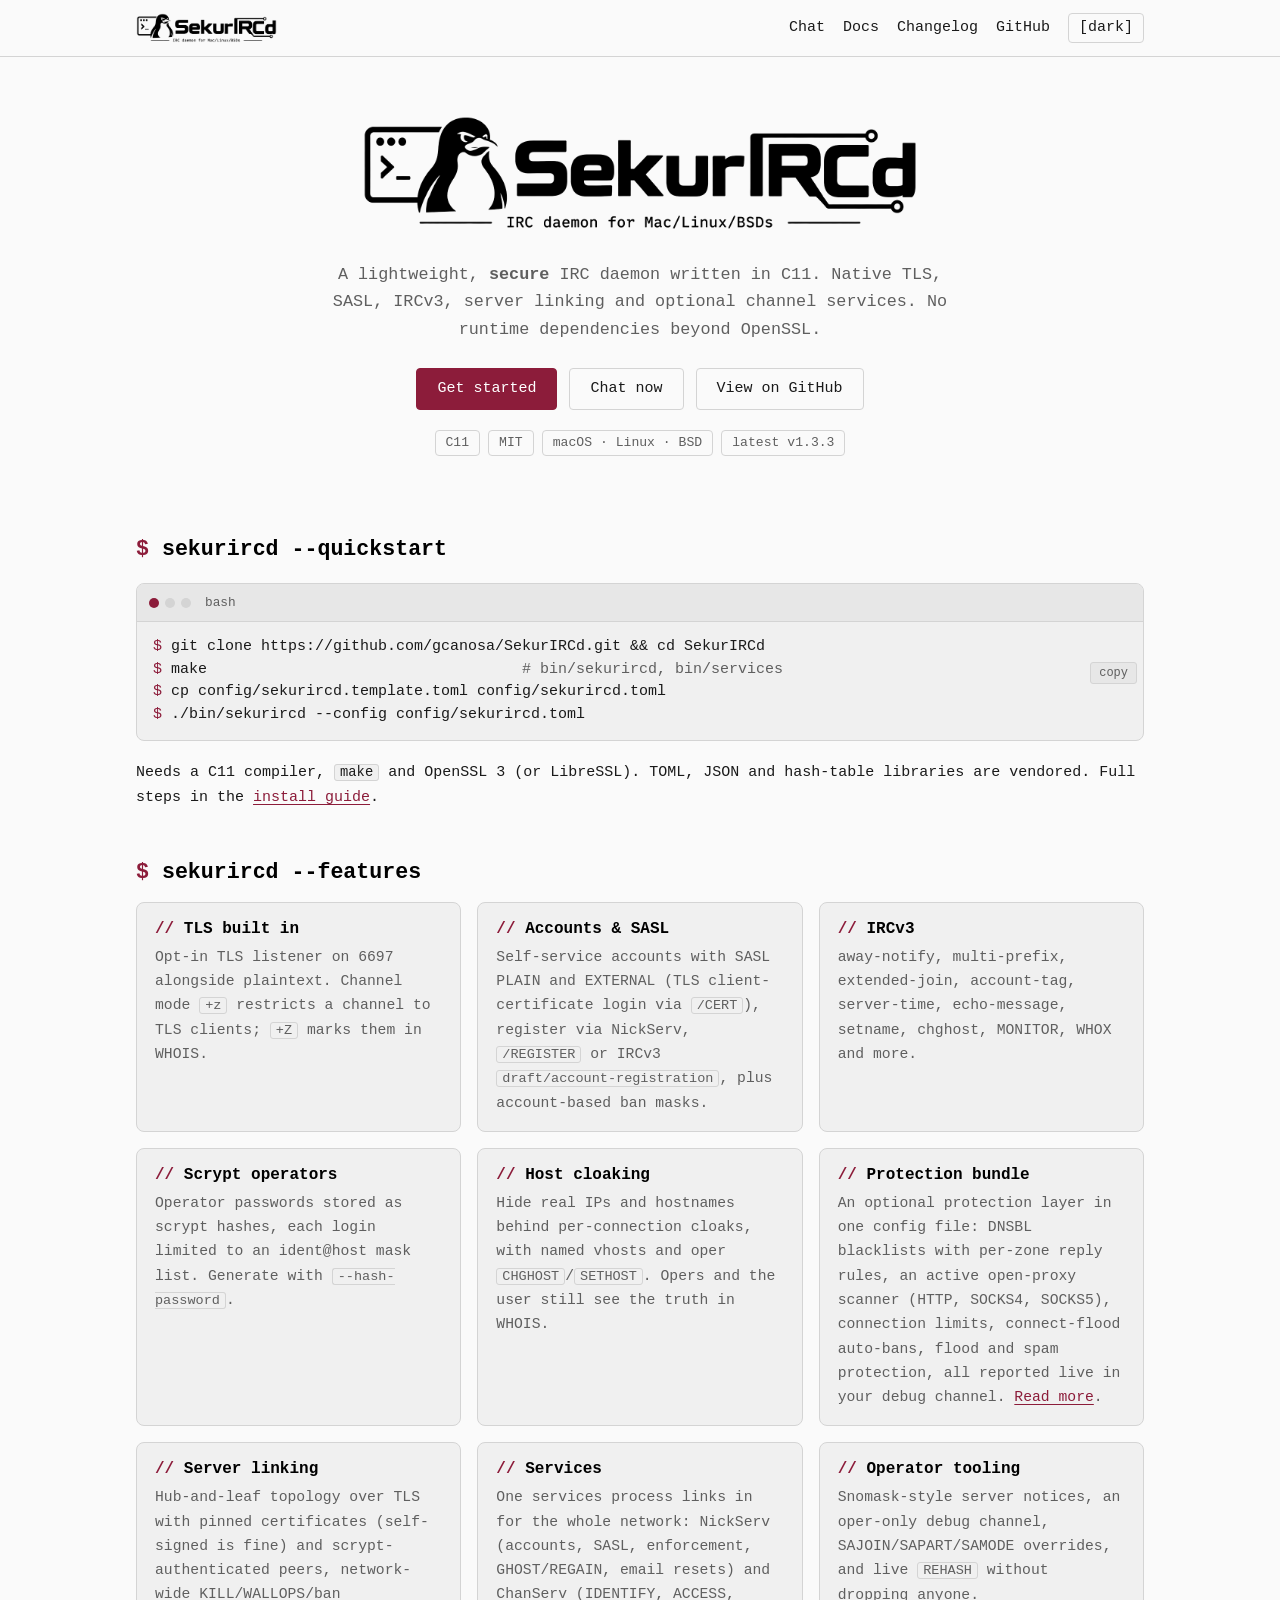
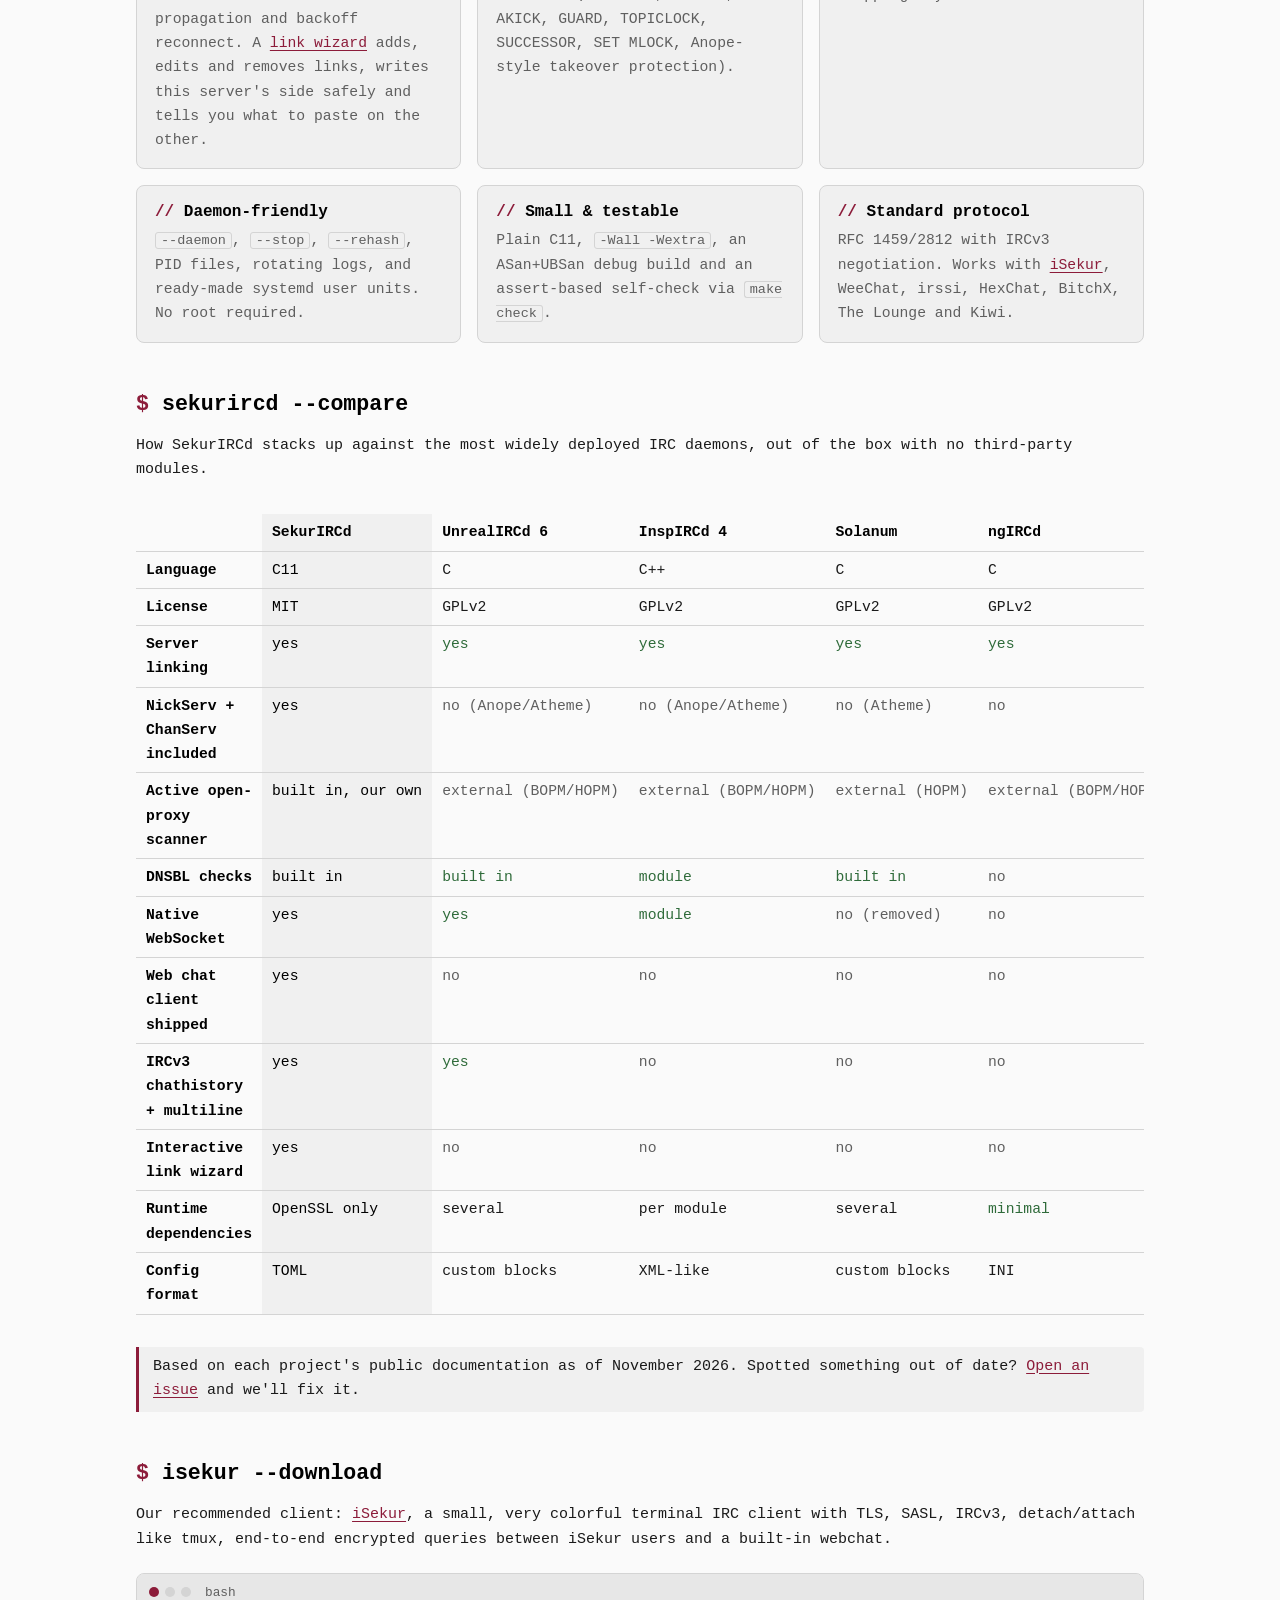
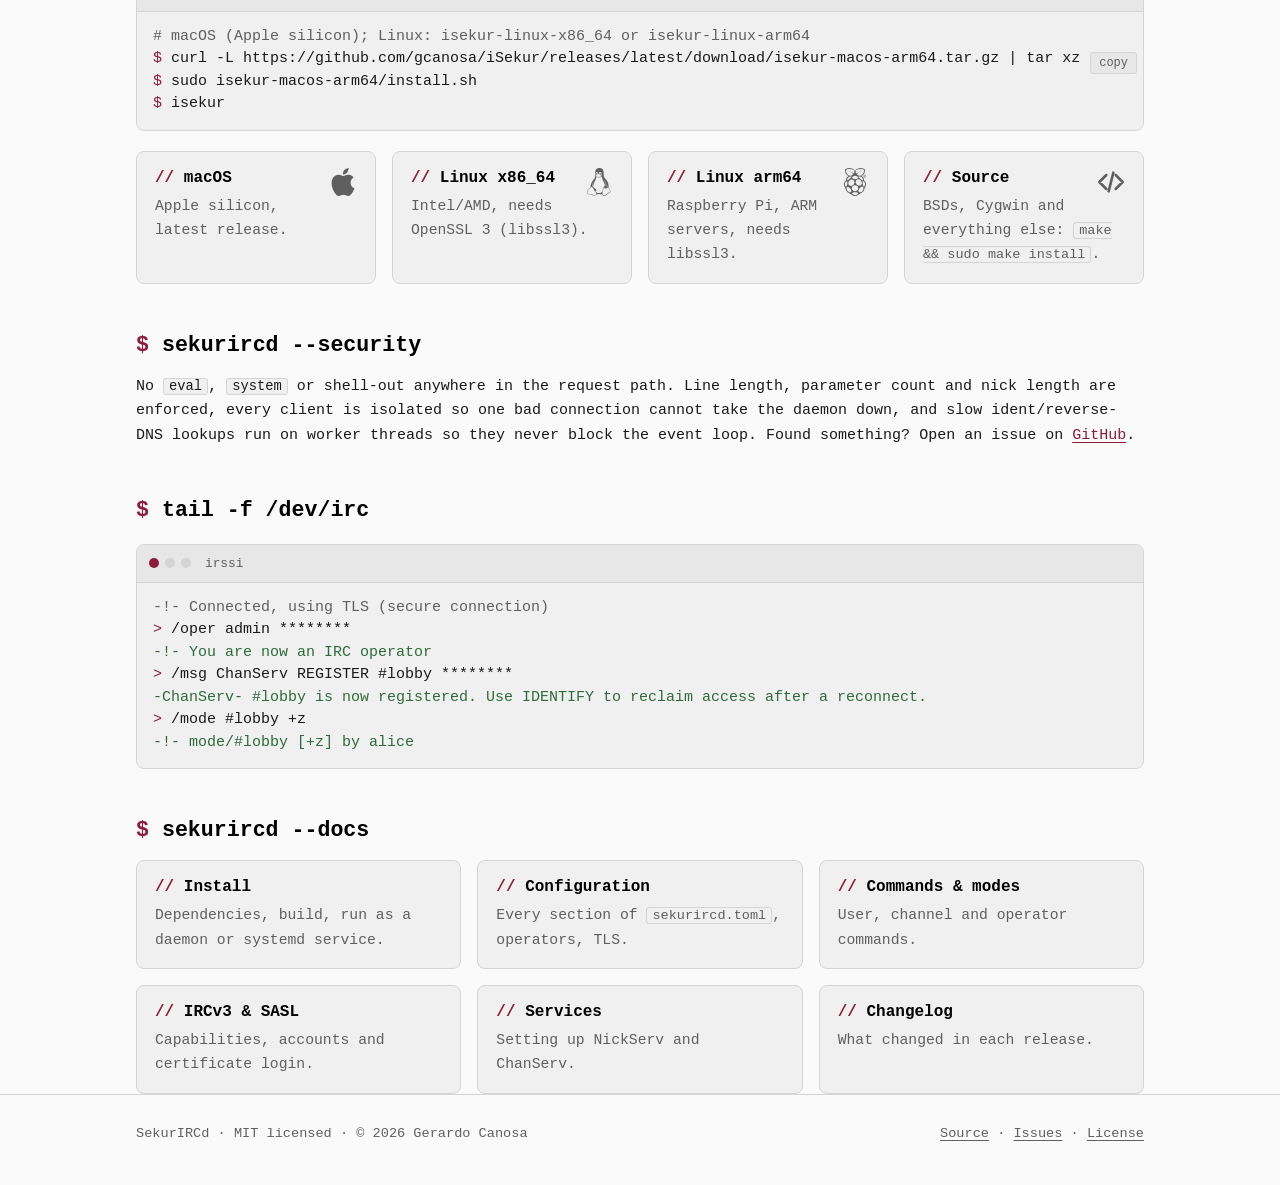
==== web/index.html @ 5b0e14a6 "SekurIRCd 1.3.3: UnrealIRCd-compatible modes, extbans and +f - Bans typed as a bare host or user@hos" ====
<!doctype html>
<html lang="en">
<head>
<meta charset="utf-8">
<meta name="viewport" content="width=device-width, initial-scale=1">
<title>SekurIRCd</title>
<meta name="description" content="SekurIRCd is a lightweight, secure IRC daemon written in C11 for macOS, Linux and the BSDs. TLS, SASL, IRCv3, server linking and services (NickServ + ChanServ). MIT licensed.">
<meta name="google-site-verification" content="X9H5mFTmDWg8ktJSEcmN1iy6Y3tfXJKRK9VbffkwNWQ" />
<link rel="canonical" href="https://gcanosa.github.io/SekurIRCd/">
<meta property="og:url" content="https://gcanosa.github.io/SekurIRCd/">
<meta property="og:title" content="SekurIRCd">
<meta property="og:description" content="A lightweight, secure IRC daemon written in C11. TLS, SASL, IRCv3, server linking, NickServ + ChanServ. MIT licensed.">
<meta property="og:image" content="https://gcanosa.github.io/SekurIRCd/img/og.png">
<meta property="og:type" content="website">
<meta name="twitter:card" content="summary_large_image">
<link rel="icon" href="img/favicon.ico" sizes="any">
<link rel="apple-touch-icon" href="img/favicon.png">
<script>(function(){var t;try{t=localStorage.getItem("theme")}catch(e){}if(t!=="light"&&t!=="dark")t=matchMedia("(prefers-color-scheme: light)").matches?"light":"dark";document.documentElement.dataset.theme=t})()</script>
<link rel="stylesheet" href="css/site.css">
</head>
<body data-root="./" data-page="home">
<header id="site-header"></header>
<main class="wrap">

<section class="hero">
  <img class="logo logo-dark" src="img/logo-dark.png" alt="SekurIRCd: IRC daemon for Mac/Linux/BSDs" width="1471" height="315">
  <img class="logo logo-light" src="img/logo-light.png" alt="SekurIRCd: IRC daemon for Mac/Linux/BSDs" width="1480" height="316">
  <h1 class="sr">SekurIRCd</h1>
  <p class="lead">A lightweight, <strong>secure</strong> IRC daemon written in C11. Native TLS, SASL, IRCv3,
    server linking and optional channel services. No runtime dependencies beyond OpenSSL.</p>
  <div class="btns">
    <a class="btn primary" href="docs/install.html">Get started</a>
    <a class="btn" href="chat.html">Chat now</a>
    <a class="btn" href="https://github.com/gcanosa/SekurIRCd">View on GitHub</a>
  </div>
  <div class="badges">
    <span class="badge">C11</span>
    <span class="badge">MIT</span>
    <span class="badge">macOS &middot; Linux &middot; BSD</span>
    <span class="badge">latest <span data-version>v1.3.3</span></span>
  </div>
</section>

<section>
  <h2>sekurircd --quickstart</h2>
  <div class="term">
    <div class="term-bar"><i></i><i></i><i></i><span>bash</span></div>
<pre><span class="hl-p">$ </span>git clone https://github.com/gcanosa/SekurIRCd.git &amp;&amp; cd SekurIRCd
<span class="hl-p">$ </span>make                                   <span class="hl-c"># bin/sekurircd, bin/services</span>
<span class="hl-p">$ </span>cp config/sekurircd.template.toml config/sekurircd.toml
<span class="hl-p">$ </span>./bin/sekurircd --config config/sekurircd.toml</pre>
  </div>
  <p>Needs a C11 compiler, <code>make</code> and OpenSSL 3 (or LibreSSL). TOML, JSON and hash-table libraries are vendored.
    Full steps in the <a href="docs/install.html">install guide</a>.</p>
</section>

<section>
  <h2>sekurircd --features</h2>
  <div class="grid">
    <div class="card"><h3>TLS built in</h3><p>Opt-in TLS listener on 6697 alongside plaintext. Channel mode <code>+z</code> restricts a channel to TLS clients; <code>+Z</code> marks them in WHOIS.</p></div>
    <div class="card"><h3>Accounts &amp; SASL</h3><p>Self-service accounts with SASL PLAIN and EXTERNAL (TLS client-certificate login via <code>/CERT</code>), register via NickServ, <code>/REGISTER</code> or IRCv3 <code>draft/account-registration</code>, plus account-based ban masks.</p></div>
    <div class="card"><h3>IRCv3</h3><p>away-notify, multi-prefix, extended-join, account-tag, server-time, echo-message, setname, chghost, MONITOR, WHOX and more.</p></div>
    <div class="card"><h3>Scrypt operators</h3><p>Operator passwords stored as scrypt hashes, each login limited to an ident@host mask list. Generate with <code>--hash-password</code>.</p></div>
    <div class="card"><h3>Host cloaking</h3><p>Hide real IPs and hostnames behind per-connection cloaks, with named vhosts and oper <code>CHGHOST</code>/<code>SETHOST</code>. Opers and the user still see the truth in WHOIS.</p></div>
    <div class="card"><h3>Protection bundle</h3><p>An optional protection layer in one config file: DNSBL blacklists with per-zone reply rules, an active open-proxy scanner (HTTP, SOCKS4, SOCKS5), connection limits, connect-flood auto-bans, flood and spam protection, all reported live in your debug channel. <a href="docs/protection.html">Read more</a>.</p></div>
    <div class="card"><h3>Server linking</h3><p>Hub-and-leaf topology over TLS with pinned certificates (self-signed is fine) and scrypt-authenticated peers, network-wide KILL/WALLOPS/ban propagation and backoff reconnect. A <a href="docs/configuration.html#linkmgmt">link wizard</a> adds, edits and removes links, writes this server's side safely and tells you what to paste on the other.</p></div>
    <div class="card"><h3>Services</h3><p>One services process links in for the whole network: NickServ (accounts, SASL, enforcement, GHOST/REGAIN, email resets) and ChanServ (IDENTIFY, ACCESS, AKICK, GUARD, TOPICLOCK, SUCCESSOR, SET MLOCK, Anope-style takeover protection).</p></div>
    <div class="card"><h3>Operator tooling</h3><p>Snomask-style server notices, an oper-only debug channel, SAJOIN/SAPART/SAMODE overrides, and live <code>REHASH</code> without dropping anyone.</p></div>
    <div class="card"><h3>Daemon-friendly</h3><p><code>--daemon</code>, <code>--stop</code>, <code>--rehash</code>, PID files, rotating logs, and ready-made systemd user units. No root required.</p></div>
    <div class="card"><h3>Small &amp; testable</h3><p>Plain C11, <code>-Wall -Wextra</code>, an ASan+UBSan debug build and an assert-based self-check via <code>make check</code>.</p></div>
    <div class="card"><h3>Standard protocol</h3><p>RFC 1459/2812 with IRCv3 negotiation. Works with <a href="https://github.com/gcanosa/iSekur">iSekur</a>, WeeChat, irssi, HexChat, BitchX, The Lounge and Kiwi.</p></div>
  </div>
</section>

<section id="compare">
  <h2>sekurircd --compare</h2>
  <p>How SekurIRCd stacks up against the most widely deployed IRC daemons, out of the box with no third-party modules.</p>
  <div class="tablewrap">
  <table class="cmp">
    <thead><tr><th></th><th>SekurIRCd</th><th>UnrealIRCd 6</th><th>InspIRCd 4</th><th>Solanum</th><th>ngIRCd</th><th>Ergo</th></tr></thead>
    <tbody>
      <tr><th>Language</th><td>C11</td><td>C</td><td>C++</td><td>C</td><td>C</td><td>Go</td></tr>
      <tr><th>License</th><td class="y">MIT</td><td>GPLv2</td><td>GPLv2</td><td>GPLv2</td><td>GPLv2</td><td class="y">MIT</td></tr>
      <tr><th>Server linking</th><td class="y">yes</td><td class="y">yes</td><td class="y">yes</td><td class="y">yes</td><td class="y">yes</td><td class="n">no</td></tr>
      <tr><th>NickServ + ChanServ included</th><td class="y">yes</td><td class="n">no (Anope/Atheme)</td><td class="n">no (Anope/Atheme)</td><td class="n">no (Atheme)</td><td class="n">no</td><td class="y">yes</td></tr>
      <tr><th>Active open-proxy scanner</th><td class="y">built in, our own</td><td class="n">external (BOPM/HOPM)</td><td class="n">external (BOPM/HOPM)</td><td class="n">external (HOPM)</td><td class="n">external (BOPM/HOPM)</td><td class="n">external script</td></tr>
      <tr><th>DNSBL checks</th><td class="y">built in</td><td class="y">built in</td><td class="y">module</td><td class="y">built in</td><td class="n">no</td><td class="n">via script</td></tr>
      <tr><th>Native WebSocket</th><td class="y">yes</td><td class="y">yes</td><td class="y">module</td><td class="n">no (removed)</td><td class="n">no</td><td class="y">yes</td></tr>
      <tr><th>Web chat client shipped</th><td class="y">yes</td><td class="n">no</td><td class="n">no</td><td class="n">no</td><td class="n">no</td><td class="n">no</td></tr>
      <tr><th>IRCv3 chathistory + multiline</th><td class="y">yes</td><td class="y">yes</td><td class="n">no</td><td class="n">no</td><td class="n">no</td><td class="y">yes</td></tr>
      <tr><th>Interactive link wizard</th><td class="y">yes</td><td class="n">no</td><td class="n">no</td><td class="n">no</td><td class="n">no</td><td class="n">n/a</td></tr>
      <tr><th>Runtime dependencies</th><td class="y">OpenSSL only</td><td>several</td><td>per module</td><td>several</td><td class="y">minimal</td><td class="y">none (static)</td></tr>
      <tr><th>Config format</th><td>TOML</td><td>custom blocks</td><td>XML-like</td><td>custom blocks</td><td>INI</td><td>YAML</td></tr>
    </tbody>
  </table>
  </div>
  <p class="note">Based on each project's public documentation as of November 2026. Spotted something out of date?
    <a href="https://github.com/gcanosa/SekurIRCd/issues">Open an issue</a> and we'll fix it.</p>
</section>

<section>
  <h2>isekur --download</h2>
  <p>Our recommended client: <a href="https://github.com/gcanosa/iSekur">iSekur</a>, a small, very colorful terminal IRC client
    with TLS, SASL, IRCv3, detach/attach like tmux, end-to-end encrypted queries between iSekur users and a built-in webchat.</p>
  <div class="term">
    <div class="term-bar"><i></i><i></i><i></i><span>bash</span></div>
<pre><span class="hl-c"># macOS (Apple silicon); Linux: isekur-linux-x86_64 or isekur-linux-arm64</span>
<span class="hl-p">$ </span>curl -L https://github.com/gcanosa/iSekur/releases/latest/download/isekur-macos-arm64.tar.gz | tar xz
<span class="hl-p">$ </span>sudo isekur-macos-arm64/install.sh
<span class="hl-p">$ </span>isekur</pre>
  </div>
  <div class="grid g4">
    <a class="card" href="https://github.com/gcanosa/iSekur/releases/latest/download/isekur-macos-arm64.tar.gz"><i class="os os-apple" aria-hidden="true"></i><h3>macOS</h3><p>Apple silicon, latest release.</p></a>
    <a class="card" href="https://github.com/gcanosa/iSekur/releases/latest/download/isekur-linux-x86_64.tar.gz"><i class="os os-linux" aria-hidden="true"></i><h3>Linux x86_64</h3><p>Intel/AMD, needs OpenSSL 3 (libssl3).</p></a>
    <a class="card" href="https://github.com/gcanosa/iSekur/releases/latest/download/isekur-linux-arm64.tar.gz"><i class="os os-raspberrypi" aria-hidden="true"></i><h3>Linux arm64</h3><p>Raspberry Pi, ARM servers, needs libssl3.</p></a>
    <a class="card" href="https://github.com/gcanosa/iSekur/releases/latest/download/isekur-src.tar.gz"><i class="os os-source" aria-hidden="true"></i><h3>Source</h3><p>BSDs, Cygwin and everything else: <code>make &amp;&amp; sudo make install</code>.</p></a>
  </div>
</section>

<section>
  <h2>sekurircd --security</h2>
  <p>No <code>eval</code>, <code>system</code> or shell-out anywhere in the request path. Line length, parameter count and nick
    length are enforced, every client is isolated so one bad connection cannot take the daemon down, and slow
    ident/reverse-DNS lookups run on worker threads so they never block the event loop.
    Found something? Open an issue on <a href="https://github.com/gcanosa/SekurIRCd/issues">GitHub</a>.</p>
</section>

<section>
  <h2>tail -f /dev/irc</h2>
  <div class="term nocopy">
    <div class="term-bar"><i></i><i></i><i></i><span>irssi</span></div>
<pre><span class="hl-c">-!- Connected, using TLS (secure connection)</span>
<span class="hl-p">&gt; </span>/oper admin ********
<span class="hl-o">-!- You are now an IRC operator</span>
<span class="hl-p">&gt; </span>/msg ChanServ REGISTER #lobby ********
<span class="hl-o">-ChanServ- #lobby is now registered. Use IDENTIFY to reclaim access after a reconnect.</span>
<span class="hl-p">&gt; </span>/mode #lobby +z
<span class="hl-o">-!- mode/#lobby [+z] by alice</span></pre>
  </div>
</section>

<section>
  <h2>sekurircd --docs</h2>
  <div class="grid">
    <a class="card" href="docs/install.html"><h3>Install</h3><p>Dependencies, build, run as a daemon or systemd service.</p></a>
    <a class="card" href="docs/configuration.html"><h3>Configuration</h3><p>Every section of <code>sekurircd.toml</code>, operators, TLS.</p></a>
    <a class="card" href="docs/commands.html"><h3>Commands &amp; modes</h3><p>User, channel and operator commands.</p></a>
    <a class="card" href="docs/ircv3.html"><h3>IRCv3 &amp; SASL</h3><p>Capabilities, accounts and certificate login.</p></a>
    <a class="card" href="docs/chanserv.html"><h3>Services</h3><p>Setting up NickServ and ChanServ.</p></a>
    <a class="card" href="changelog.html"><h3>Changelog</h3><p>What changed in each release.</p></a>
  </div>
</section>

</main>
<footer id="site-footer"></footer>
<script src="js/site.js"></script>
</body>
</html>
---- web/css/site.css ----
/* SekurIRCd site — terminal look, monochrome + burgundy. System fonts only. */
:root, :root[data-theme="dark"] {
  --bg: #0d0d0d; --panel: #151515; --panel2: #1c1c1c; --border: #2a2a2a;
  --fg: #d8d8d8; --muted: #8a8a8a; --link: #d65a76; --ink: #f2f2f2;
  --burgundy: #8c1c3a; --burgundy-h: #a3234a; --on-burgundy: #fff;
  --ok: #7fb685; color-scheme: dark;
}
:root[data-theme="light"] {
  --bg: #fafafa; --panel: #f0f0f0; --panel2: #e7e7e7; --border: #d4d4d4;
  --fg: #1a1a1a; --muted: #5f5f5f; --link: #8c1c3a; --ink: #000;
  --burgundy: #8c1c3a; --burgundy-h: #6f1530; --on-burgundy: #fff;
  --ok: #2f6b3a; color-scheme: light;
}
:root[data-theme="dark"] .logo-light, :root[data-theme="light"] .logo-dark,
:root:not([data-theme]) .logo-light { display: none; }

* { box-sizing: border-box; }
html { scroll-behavior: smooth; }
body {
  margin: 0; background: var(--bg); color: var(--fg);
  font: 15px/1.65 ui-monospace, "JetBrains Mono", "SF Mono", Menlo, Consolas, "Liberation Mono", monospace;
}
a { color: var(--link); text-underline-offset: 3px; }
a:hover { color: var(--ink); }
:focus-visible { outline: 2px solid var(--link); outline-offset: 2px; }
img { max-width: 100%; height: auto; }
.wrap { max-width: 1040px; margin: 0 auto; padding: 0 16px; }
.sr { position: absolute; left: -9999px; }

/* header */
.site-header { border-bottom: 1px solid var(--border); position: sticky; top: 0; z-index: 10; background: var(--bg); }
.site-header .wrap { display: flex; align-items: center; gap: 20px; min-height: 56px; flex-wrap: wrap; }
.brand img { height: 30px; width: auto; display: block; }
.site-header nav { display: flex; gap: 18px; margin-left: auto; align-items: center; flex-wrap: wrap; }
.site-header nav a { color: var(--fg); text-decoration: none; }
.site-header nav a:hover, .site-header nav a[aria-current] { color: var(--link); }
.theme-btn {
  background: none; border: 1px solid var(--border); color: var(--fg); font: inherit;
  padding: 2px 10px; border-radius: 4px; cursor: pointer;
}
.theme-btn:hover { border-color: var(--link); color: var(--link); }

/* headings */
h1, h2, h3 { color: var(--ink); line-height: 1.25; }
h1 { font-size: 2rem; margin: 0 0 12px; }
h2 { font-size: 1.35rem; margin: 48px 0 16px; }
h2::before { content: "$ "; color: var(--link); }
h3 { font-size: 1.05rem; margin: 28px 0 8px; }
h3::before { content: "# "; color: var(--muted); }
.docs h1::before { content: "man "; color: var(--link); font-weight: 400; }

/* hero */
.hero { padding: 56px 0 32px; text-align: center; }
.hero .logo { width: min(560px, 100%); margin: 0 auto 28px; display: block; }
.hero p.lead { max-width: 660px; margin: 0 auto 24px; color: var(--muted); font-size: 1.05rem; }
.badges { display: flex; gap: 8px; justify-content: center; flex-wrap: wrap; margin: 20px 0 0; }
.badge { border: 1px solid var(--border); border-radius: 4px; padding: 1px 10px; font-size: .82rem; color: var(--muted); }
.btns { display: flex; gap: 12px; justify-content: center; flex-wrap: wrap; }
.btn {
  display: inline-block; padding: 8px 20px; border-radius: 4px; text-decoration: none;
  border: 1px solid var(--border); color: var(--fg);
}
.btn:hover { border-color: var(--link); color: var(--link); }
.btn.primary { background: var(--burgundy); border-color: var(--burgundy); color: var(--on-burgundy); }
.btn.primary:hover { background: var(--burgundy-h); border-color: var(--burgundy-h); color: var(--on-burgundy); }

/* terminal window */
.term { border: 1px solid var(--border); border-radius: 8px; background: var(--panel); margin: 20px 0; overflow: hidden; }
.term-bar { display: flex; gap: 6px; align-items: center; padding: 8px 12px; border-bottom: 1px solid var(--border); background: var(--panel2); }
.term-bar i { width: 10px; height: 10px; border-radius: 50%; background: var(--border); display: block; }
.term-bar i:first-child { background: var(--burgundy); }
.term-bar span { margin-left: 8px; color: var(--muted); font-size: .8rem; }
.term pre { margin: 0; border: 0; border-radius: 0; background: none; }
.hl-p { color: var(--link); user-select: none; }
.hl-c { color: var(--muted); }
.hl-o { color: var(--ok); }

pre, code { font-family: inherit; }
pre {
  background: var(--panel); border: 1px solid var(--border); border-radius: 6px;
  padding: 14px 16px; overflow-x: auto; margin: 16px 0; position: relative; line-height: 1.5;
}
:not(pre) > code { background: var(--panel); border: 1px solid var(--border); border-radius: 3px; padding: 0 5px; font-size: .92em; }
.copy {
  position: absolute; top: 6px; right: 6px; font: inherit; font-size: .75rem; padding: 1px 8px;
  background: var(--panel2); color: var(--muted); border: 1px solid var(--border); border-radius: 3px; cursor: pointer;
}
.copy:hover { color: var(--link); border-color: var(--link); }
.term .copy { top: 40px; }

/* grid cards */
.grid { display: grid; gap: 16px; grid-template-columns: repeat(auto-fit, minmax(290px, 1fr)); }
.grid.g4 { grid-template-columns: repeat(auto-fit, minmax(200px, 1fr)); }
.card { border: 1px solid var(--border); border-radius: 8px; padding: 16px 18px; background: var(--panel); }
.card h3 { margin: 0 0 6px; font-size: 1rem; }
.card h3::before { content: "// "; color: var(--link); }
.card p { margin: 0; color: var(--muted); font-size: .92rem; }

/* tables */
table { border-collapse: collapse; width: 100%; margin: 16px 0; font-size: .92rem; }
th, td { text-align: left; padding: 6px 10px; border-bottom: 1px solid var(--border); vertical-align: top; }
th { color: var(--ink); }
.tablewrap { overflow-x: auto; }
.cmp td, .cmp thead th { white-space: nowrap; }
.cmp td.y { color: var(--ok); }
.cmp td.n { color: var(--muted); }
.cmp th:nth-child(2), .cmp td:nth-child(2) { background: var(--panel); color: var(--ink); }

/* docs layout */
.docs-layout { display: grid; grid-template-columns: 210px minmax(0, 1fr); gap: 40px; padding: 32px 0 64px; }
.docs-nav { position: sticky; top: 76px; align-self: start; font-size: .9rem; }
.docs-nav h4 { margin: 0 0 8px; color: var(--muted); font-weight: 400; text-transform: uppercase; font-size: .75rem; letter-spacing: .08em; }
.docs-nav a { display: block; padding: 3px 0; color: var(--fg); text-decoration: none; }
.docs-nav a:hover, .docs-nav a[aria-current] { color: var(--link); }
.docs-nav a[aria-current]::before { content: "> "; }
.docs h2:first-of-type { margin-top: 32px; }
.note { border-left: 3px solid var(--burgundy); background: var(--panel); padding: 8px 14px; margin: 16px 0; border-radius: 0 4px 4px 0; }

/* changelog */
.rel { border-top: 1px solid var(--border); padding: 20px 0; }
.rel h3 { margin: 0; }
.rel h3::before { content: ""; }
.rel time { color: var(--muted); font-size: .85rem; }
.rel ul { margin: 10px 0 0; padding-left: 20px; }

/* footer */
.site-footer { border-top: 1px solid var(--border); padding: 28px 0 40px; color: var(--muted); font-size: .85rem; }
.site-footer .wrap { display: flex; gap: 20px; flex-wrap: wrap; justify-content: space-between; }
.site-footer a { color: var(--muted); }
.site-footer a:hover { color: var(--link); }

@media (max-width: 760px) {
  body { font-size: 14px; }
  h1 { font-size: 1.5rem; }
  .docs-layout { grid-template-columns: minmax(0, 1fr); gap: 16px; }
  .docs-nav { position: static; border-bottom: 1px solid var(--border); padding-bottom: 12px; }
  .docs-nav div { display: flex; flex-wrap: wrap; gap: 4px 16px; }
  .site-header nav { gap: 12px; }
}
@media (prefers-reduced-motion: reduce) { html { scroll-behavior: auto; } }
a.card { color: inherit; text-decoration: none; display: block; }
a.card:hover { border-color: var(--link); color: inherit; }
a.card:hover h3 { color: var(--link); }

/* download card OS icons (Simple Icons, CC0), tinted via mask so they follow the theme */
.os { float: right; width: 28px; height: 28px; margin-left: 10px; background: var(--muted); -webkit-mask: var(--i) center / contain no-repeat; mask: var(--i) center / contain no-repeat; }
a.card:hover .os { background: var(--link); }
.os-apple { --i: url(../img/os/apple.svg); }
.os-linux { --i: url(../img/os/linux.svg); }
.os-raspberrypi { --i: url(../img/os/raspberrypi.svg); }
.os-source { --i: url(../img/os/source.svg); }
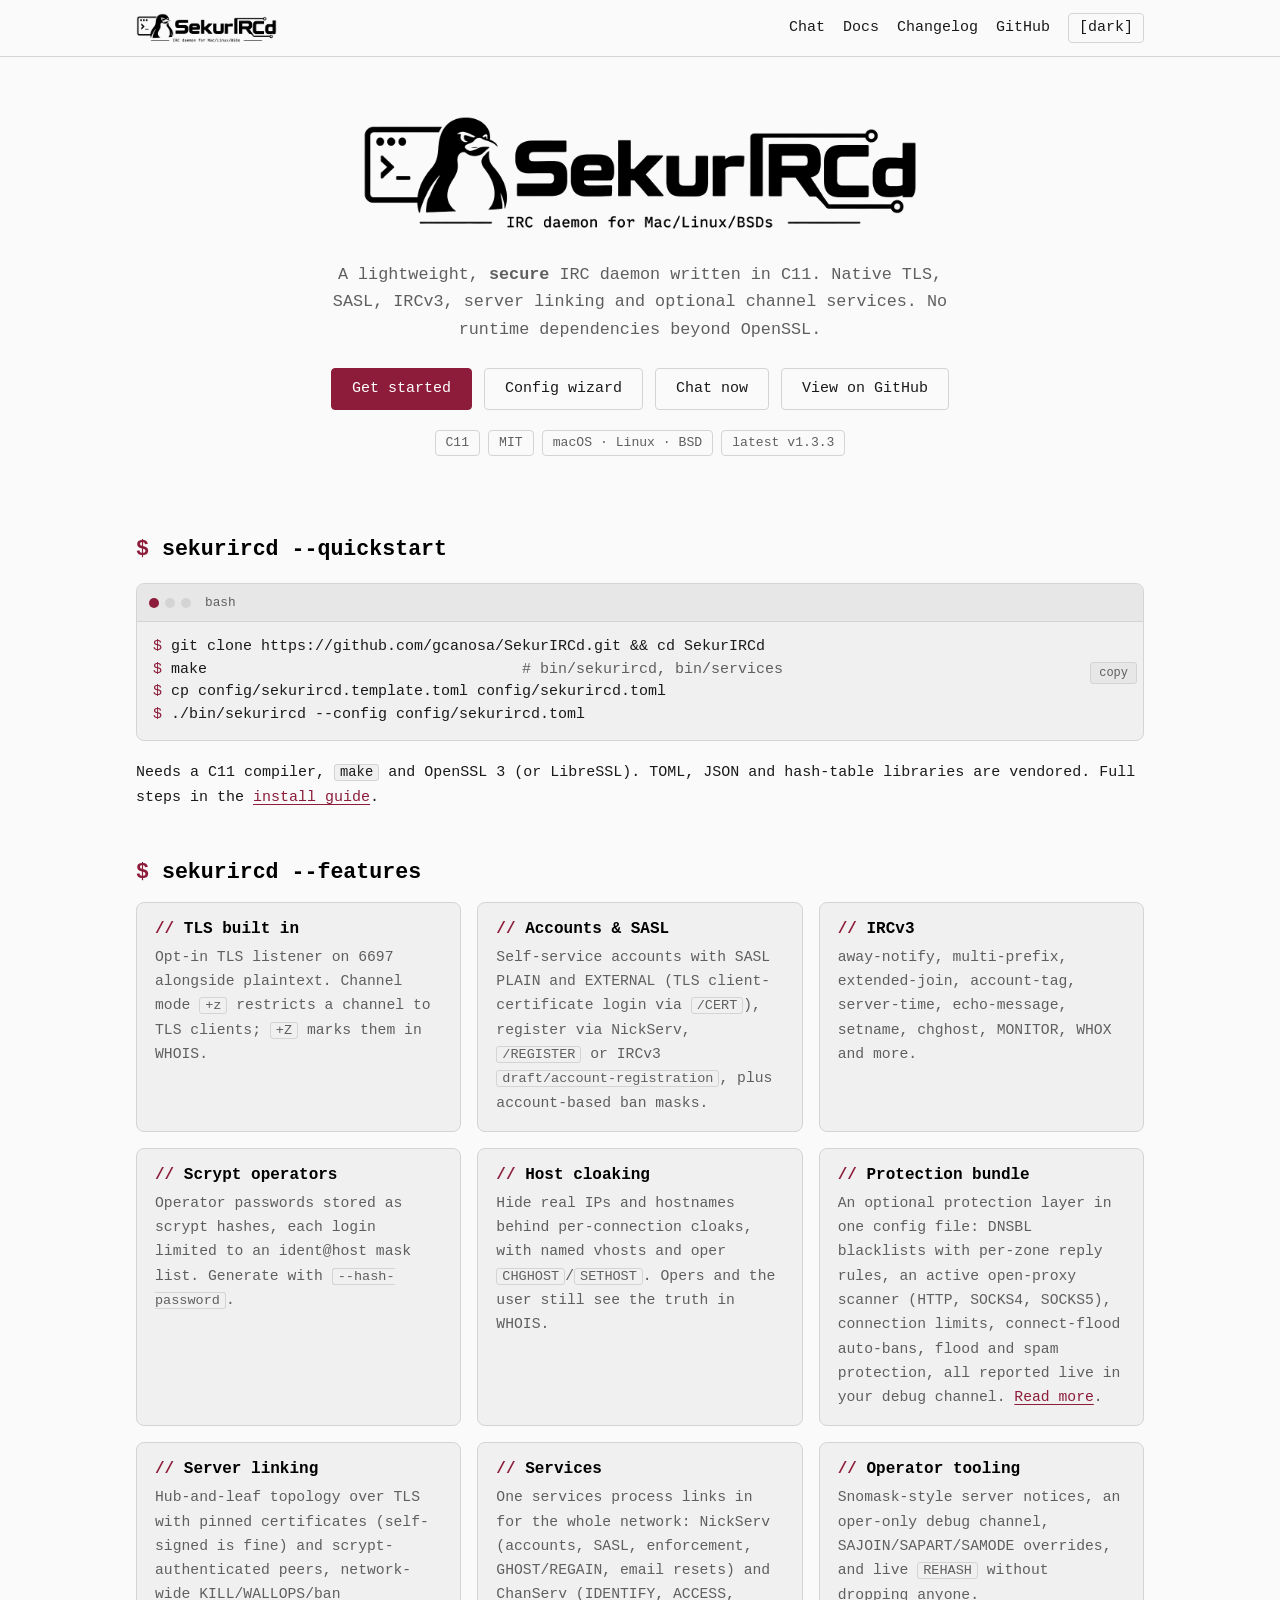
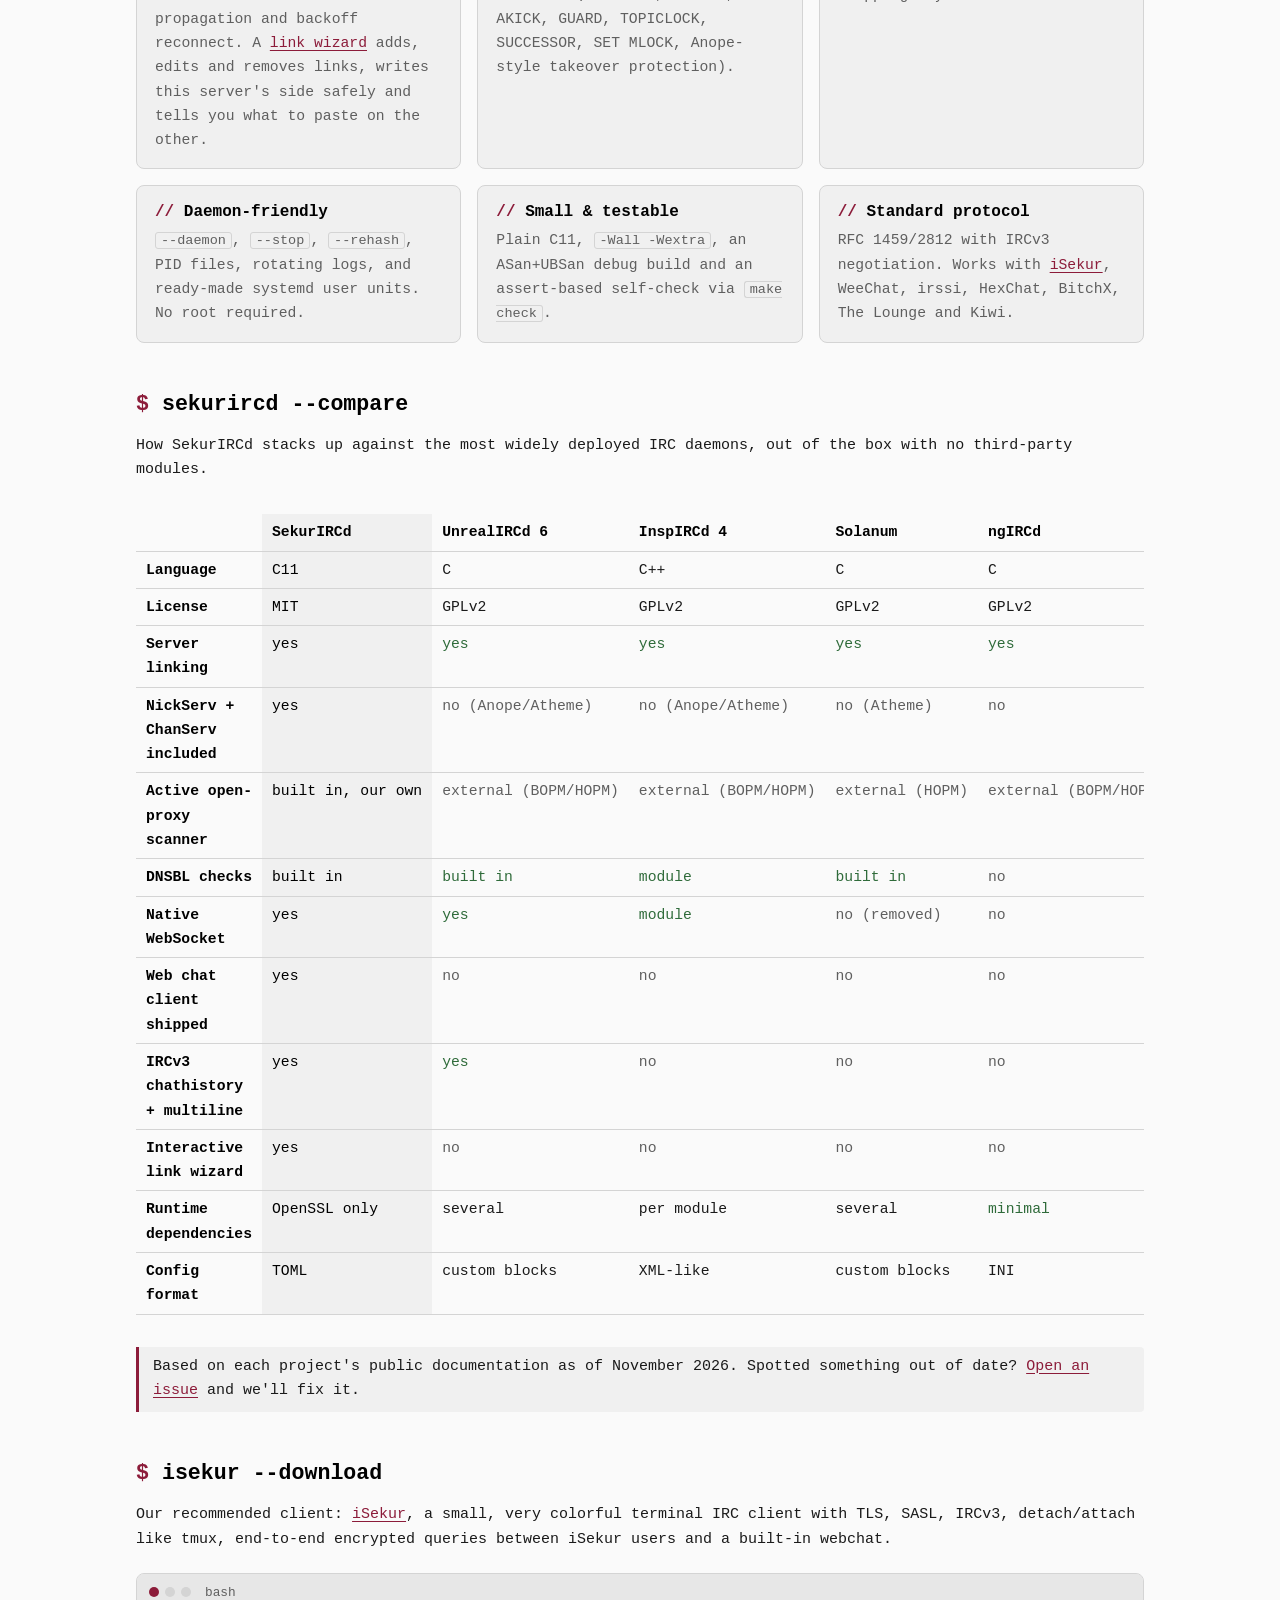
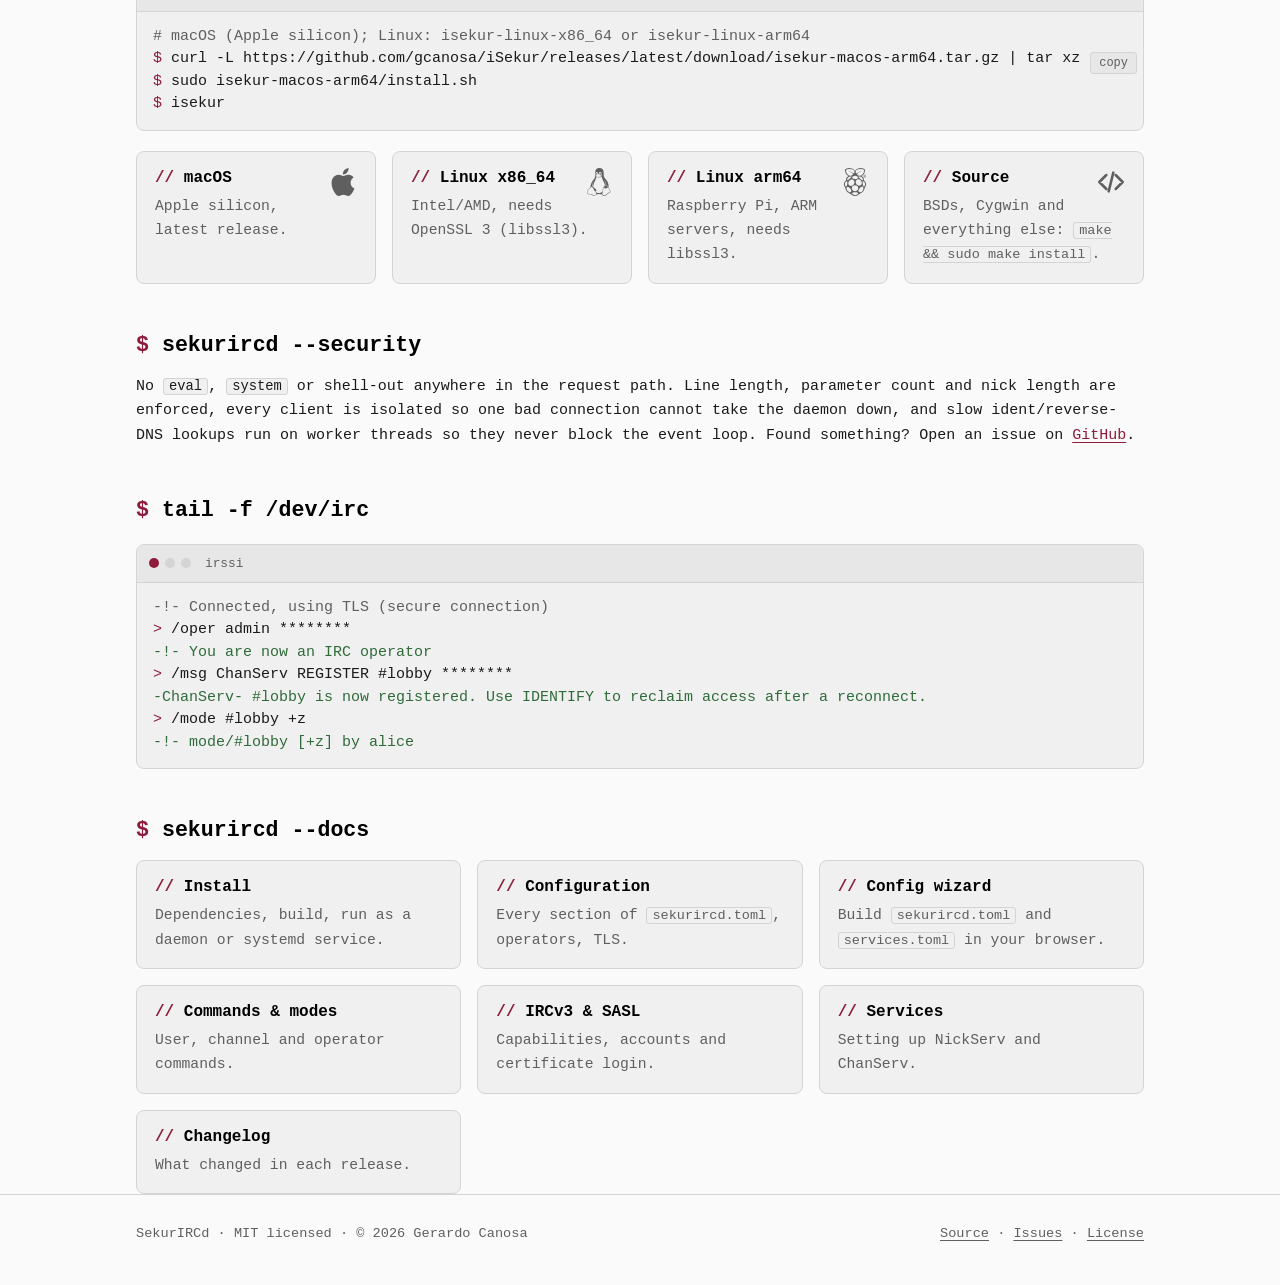
==== commit 90e98852: "Config wizards: tools/makeconf.py (sekurircd --makeconf) and web/docs/wizard.html; cleaner templates" ====
--- a/web/index.html
+++ b/web/index.html
@@ -30,6 +30,7 @@
     server linking and optional channel services. No runtime dependencies beyond OpenSSL.</p>
   <div class="btns">
     <a class="btn primary" href="docs/install.html">Get started</a>
+    <a class="btn" href="docs/wizard.html">Config wizard</a>
     <a class="btn" href="chat.html">Chat now</a>
     <a class="btn" href="https://github.com/gcanosa/SekurIRCd">View on GitHub</a>
   </div>
@@ -144,6 +145,7 @@
   <div class="grid">
     <a class="card" href="docs/install.html"><h3>Install</h3><p>Dependencies, build, run as a daemon or systemd service.</p></a>
     <a class="card" href="docs/configuration.html"><h3>Configuration</h3><p>Every section of <code>sekurircd.toml</code>, operators, TLS.</p></a>
+    <a class="card" href="docs/wizard.html"><h3>Config wizard</h3><p>Build <code>sekurircd.toml</code> and <code>services.toml</code> in your browser.</p></a>
     <a class="card" href="docs/commands.html"><h3>Commands &amp; modes</h3><p>User, channel and operator commands.</p></a>
     <a class="card" href="docs/ircv3.html"><h3>IRCv3 &amp; SASL</h3><p>Capabilities, accounts and certificate login.</p></a>
     <a class="card" href="docs/chanserv.html"><h3>Services</h3><p>Setting up NickServ and ChanServ.</p></a>
--- a/web/css/site.css
+++ b/web/css/site.css
@@ -149,3 +149,24 @@
 .os-linux { --i: url(../img/os/linux.svg); }
 .os-raspberrypi { --i: url(../img/os/raspberrypi.svg); }
 .os-source { --i: url(../img/os/source.svg); }
+
+/* config wizard */
+.wz fieldset { border: 1px solid var(--border); border-radius: 8px; background: var(--panel); margin: 0 0 16px; padding: 12px 16px 14px; }
+.wz legend { color: var(--link); padding: 0 6px; }
+.wz label { display: block; margin: 8px 0; color: var(--ink); }
+.wz small, .wz .hint { color: var(--muted); font-size: .82rem; }
+.wz .hint { margin: 4px 0 8px; }
+.wz input:not([type=checkbox]), .wz select {
+  display: block; width: 100%; margin-top: 3px; padding: 5px 8px; font: inherit; color: var(--fg);
+  background: var(--bg); border: 1px solid var(--border); border-radius: 4px;
+}
+.wz input:focus, .wz select:focus { border-color: var(--link); outline: none; }
+.wz label.chk { display: flex; gap: 8px; align-items: baseline; color: var(--fg); }
+.wz input[type=checkbox] { accent-color: var(--burgundy); }
+.wz .row { display: grid; gap: 0 14px; grid-template-columns: repeat(auto-fit, minmax(200px, 1fr)); align-items: end; }
+.wz .oper { grid-template-columns: 1fr 1fr 1.4fr auto; }
+.wz .oper .btn { margin: 8px 0; padding: 5px 12px; }
+.wz .btn { font: inherit; background: none; cursor: pointer; }
+.docs .btn.primary { font: inherit; cursor: pointer; }
+[hidden] { display: none !important; }
+@media (max-width: 760px) { .wz .oper { grid-template-columns: minmax(0, 1fr); } }
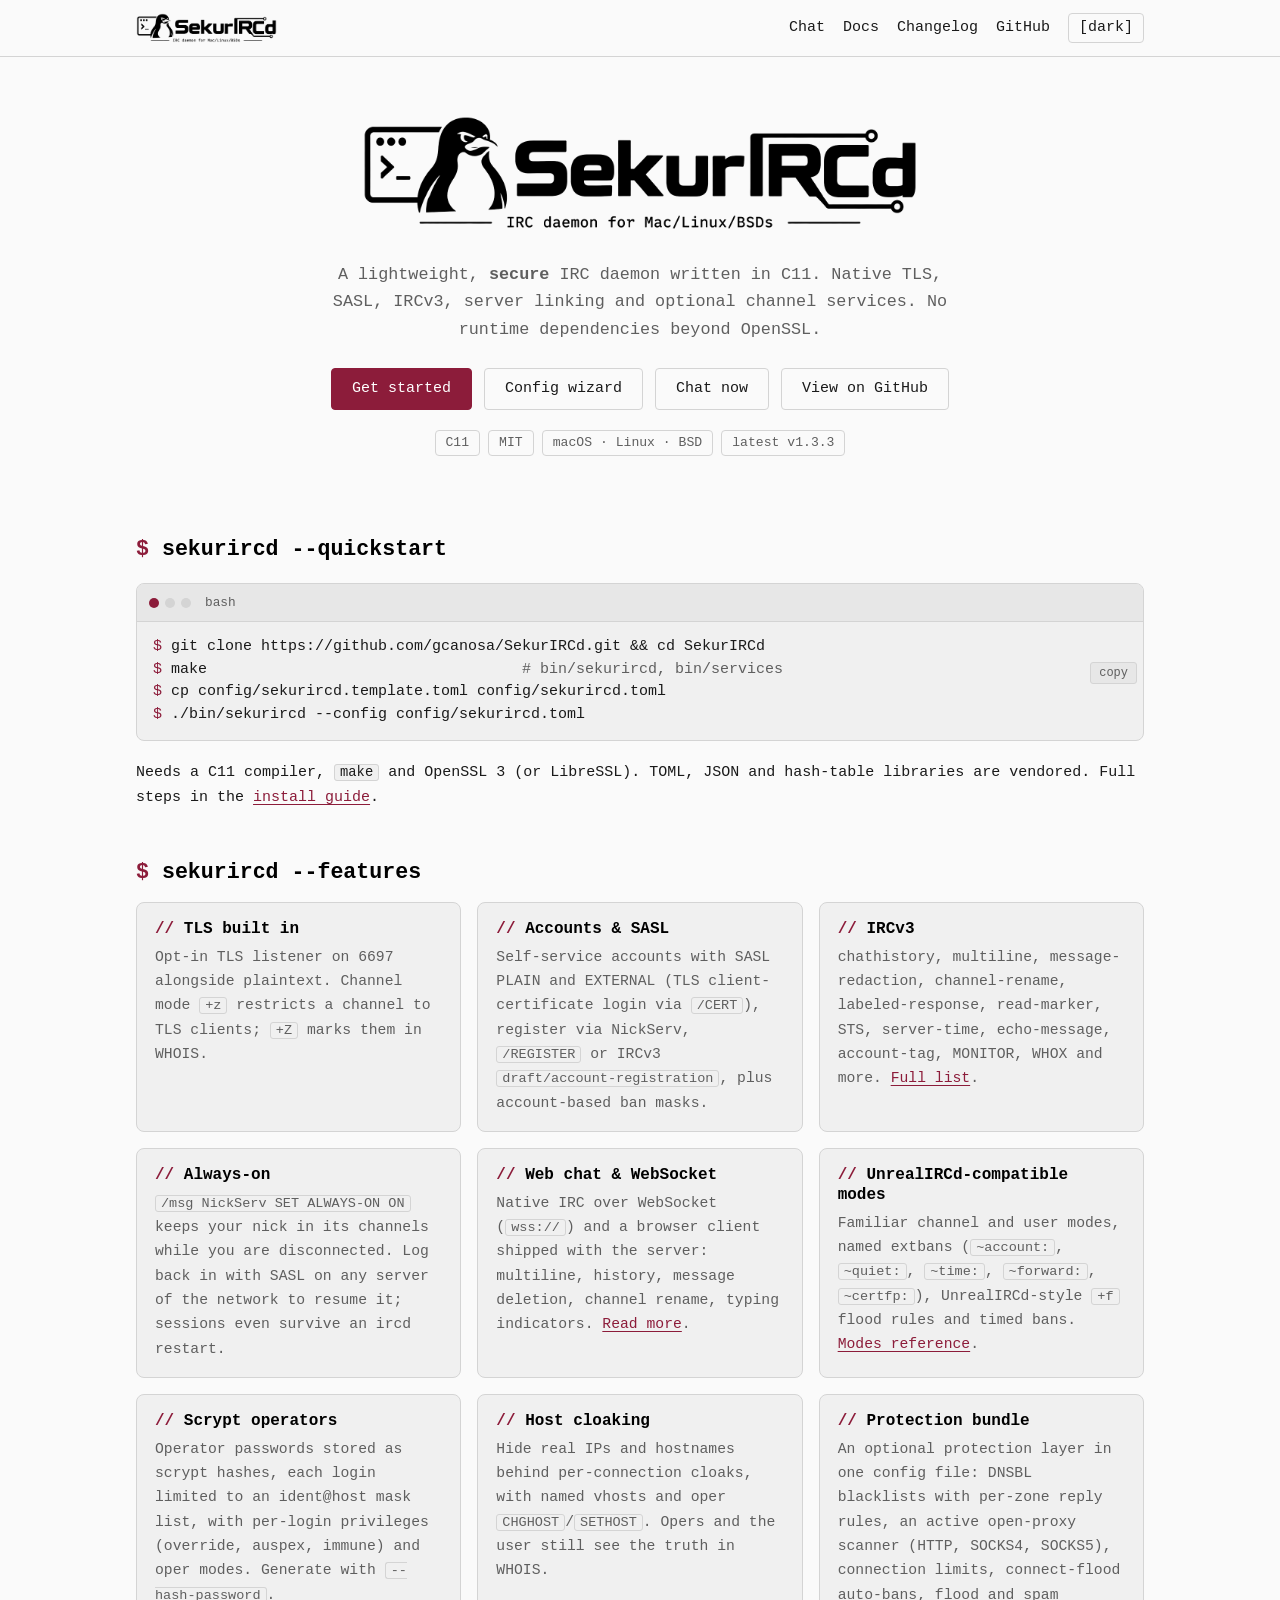
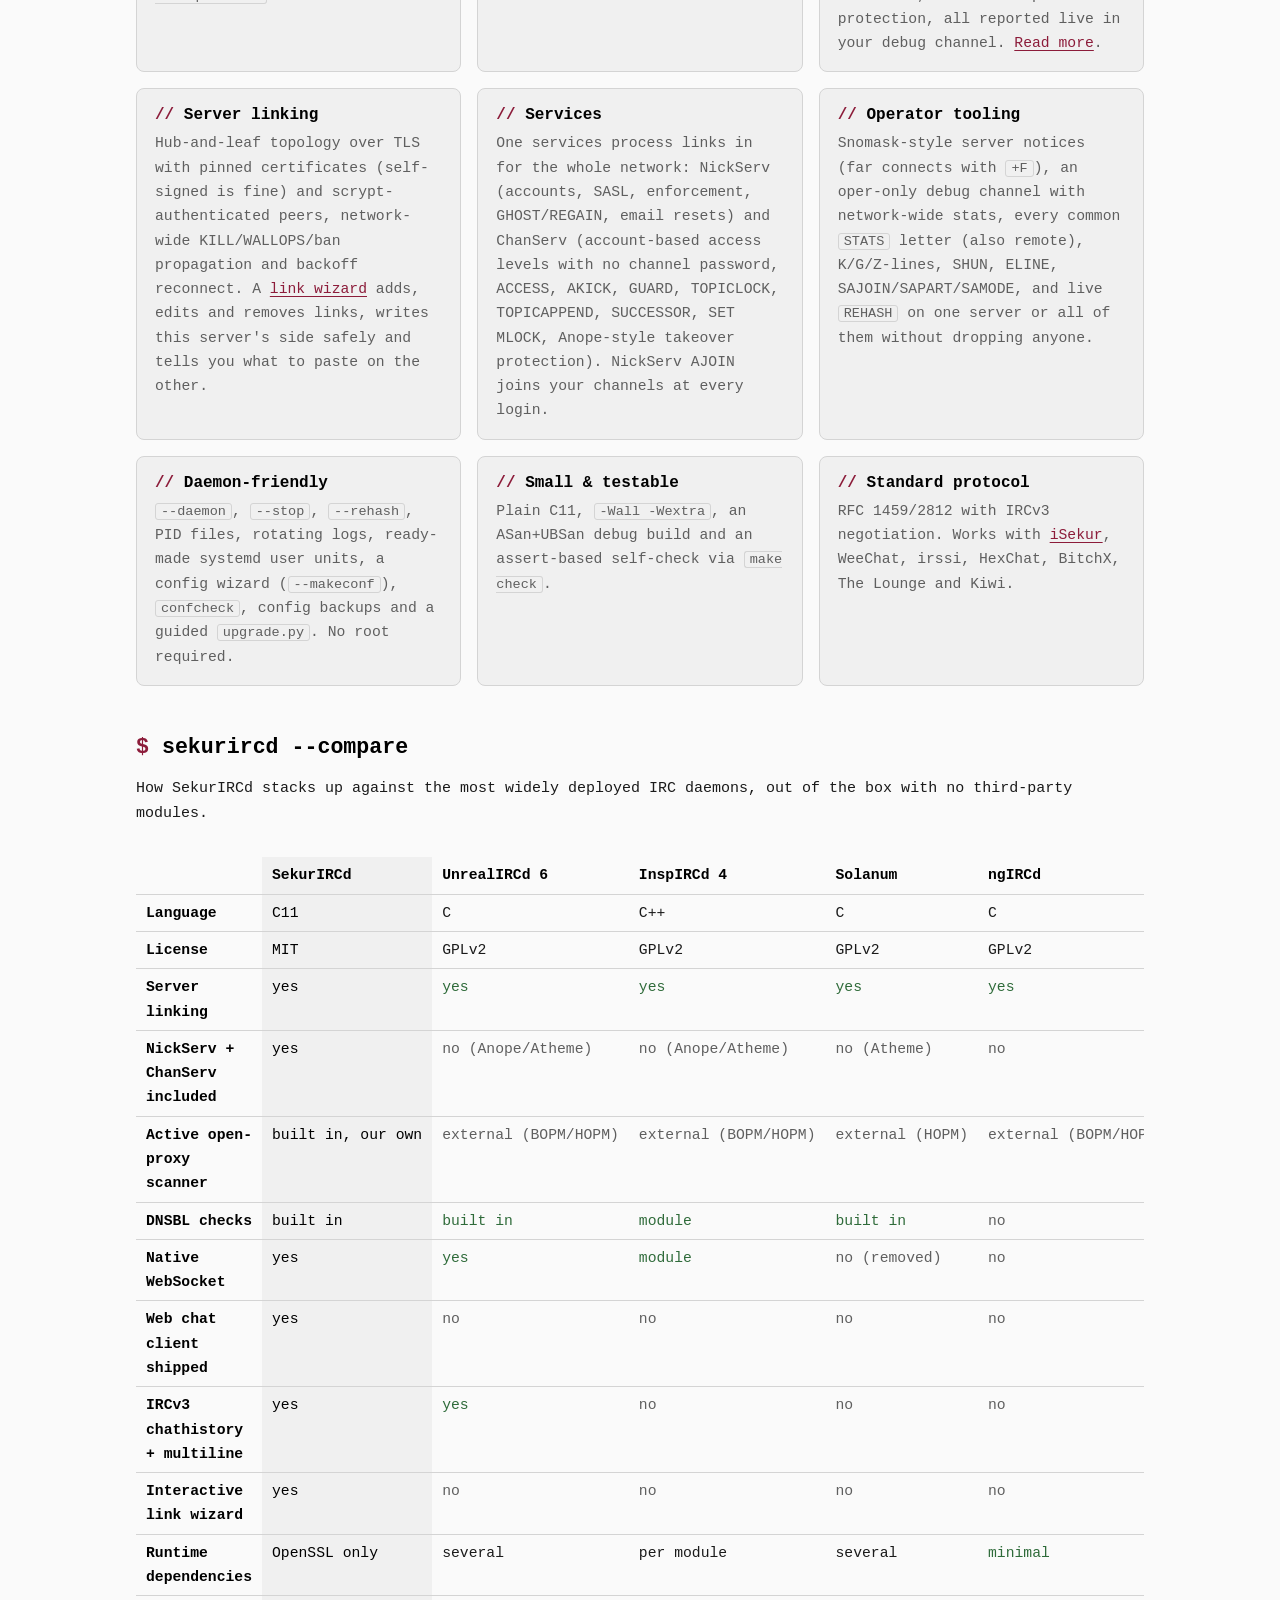
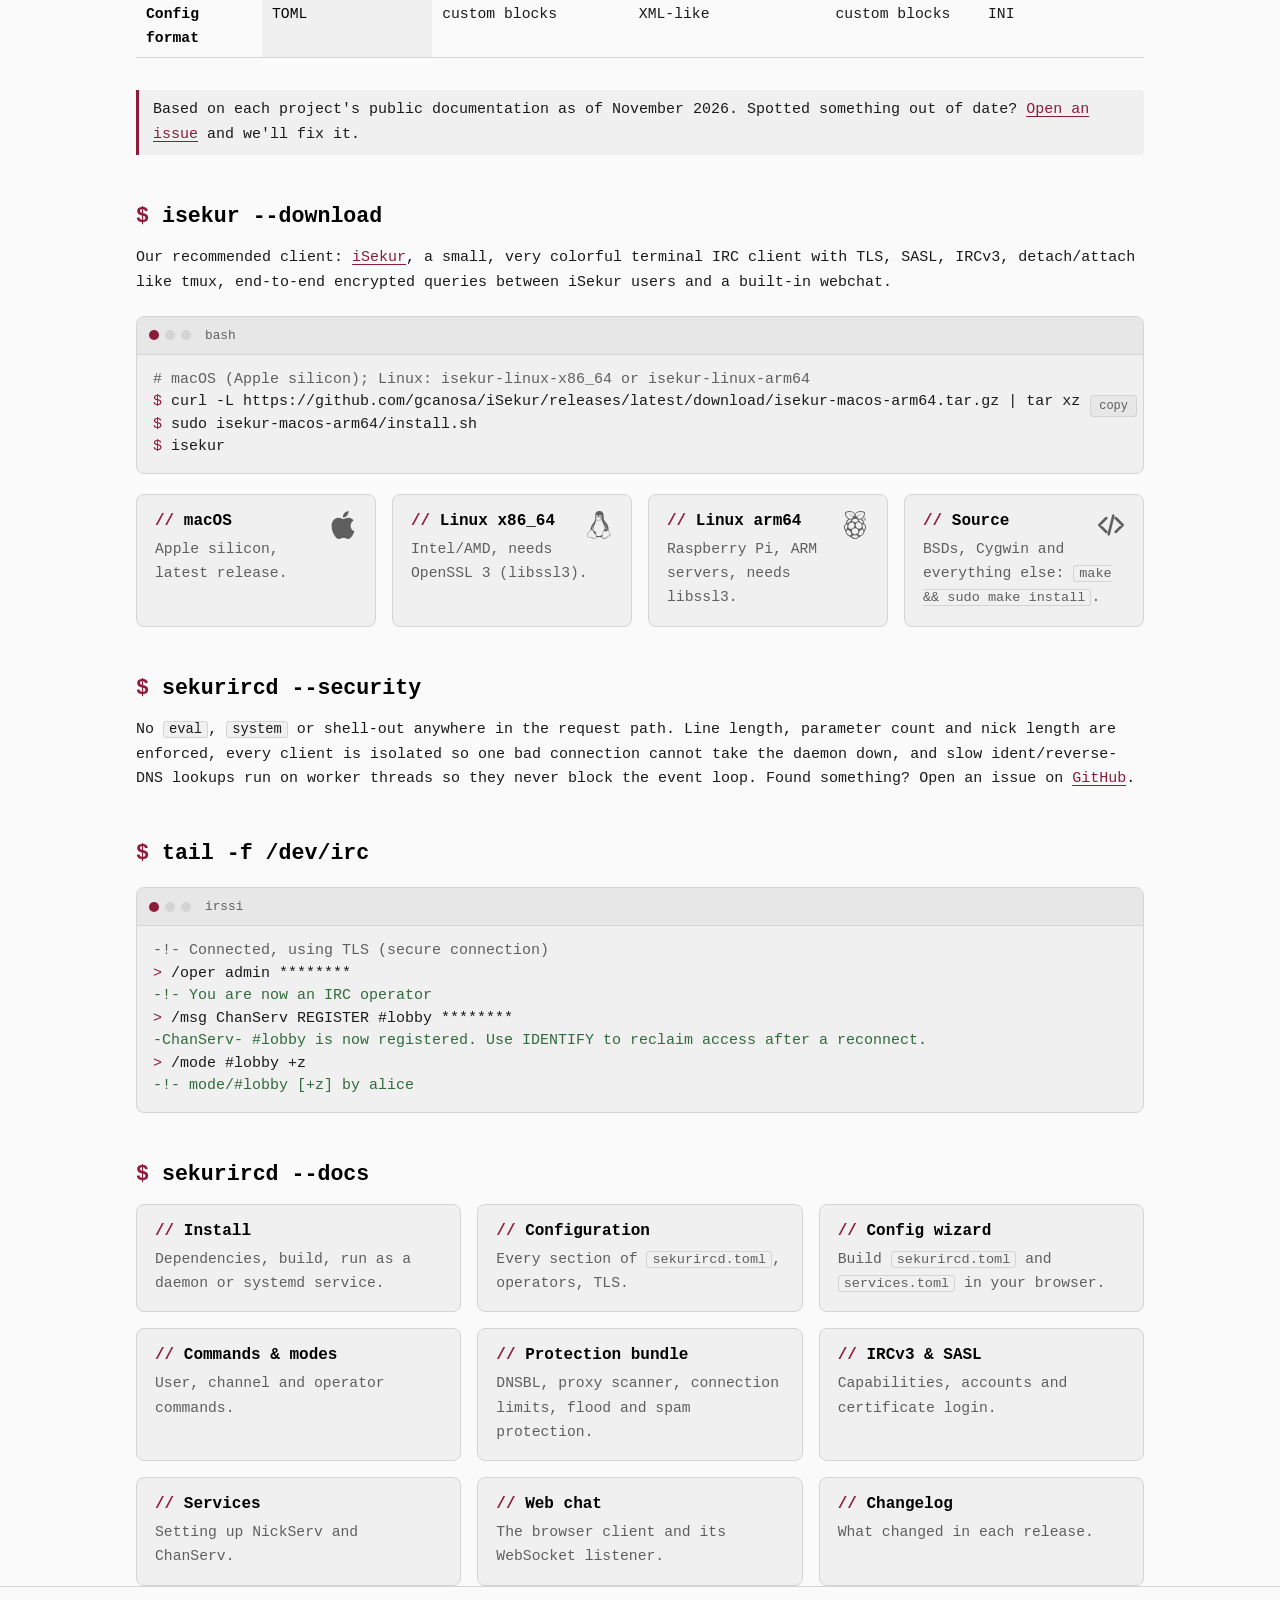
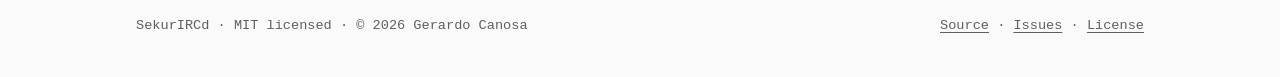
==== commit 65fb9eb4: "web: feature cards for always-on, web chat, UnrealIRCd modes; document SHUN/ELINE/TESTLINE/GLOBOPS/L" ====
--- a/web/index.html
+++ b/web/index.html
@@ -60,14 +60,17 @@
   <div class="grid">
     <div class="card"><h3>TLS built in</h3><p>Opt-in TLS listener on 6697 alongside plaintext. Channel mode <code>+z</code> restricts a channel to TLS clients; <code>+Z</code> marks them in WHOIS.</p></div>
     <div class="card"><h3>Accounts &amp; SASL</h3><p>Self-service accounts with SASL PLAIN and EXTERNAL (TLS client-certificate login via <code>/CERT</code>), register via NickServ, <code>/REGISTER</code> or IRCv3 <code>draft/account-registration</code>, plus account-based ban masks.</p></div>
-    <div class="card"><h3>IRCv3</h3><p>away-notify, multi-prefix, extended-join, account-tag, server-time, echo-message, setname, chghost, MONITOR, WHOX and more.</p></div>
-    <div class="card"><h3>Scrypt operators</h3><p>Operator passwords stored as scrypt hashes, each login limited to an ident@host mask list. Generate with <code>--hash-password</code>.</p></div>
+    <div class="card"><h3>IRCv3</h3><p>chathistory, multiline, message-redaction, channel-rename, labeled-response, read-marker, STS, server-time, echo-message, account-tag, MONITOR, WHOX and more. <a href="docs/ircv3.html">Full list</a>.</p></div>
+    <div class="card"><h3>Always-on</h3><p><code>/msg NickServ SET ALWAYS-ON ON</code> keeps your nick in its channels while you are disconnected. Log back in with SASL on any server of the network to resume it; sessions even survive an ircd restart.</p></div>
+    <div class="card"><h3>Web chat &amp; WebSocket</h3><p>Native IRC over WebSocket (<code>wss://</code>) and a browser client shipped with the server: multiline, history, message deletion, channel rename, typing indicators. <a href="docs/webchat.html">Read more</a>.</p></div>
+    <div class="card"><h3>UnrealIRCd-compatible modes</h3><p>Familiar channel and user modes, named extbans (<code>~account:</code>, <code>~quiet:</code>, <code>~time:</code>, <code>~forward:</code>, <code>~certfp:</code>), UnrealIRCd-style <code>+f</code> flood rules and timed bans. <a href="docs/commands.html">Modes reference</a>.</p></div>
+    <div class="card"><h3>Scrypt operators</h3><p>Operator passwords stored as scrypt hashes, each login limited to an ident@host mask list, with per-login privileges (override, auspex, immune) and oper modes. Generate with <code>--hash-password</code>.</p></div>
     <div class="card"><h3>Host cloaking</h3><p>Hide real IPs and hostnames behind per-connection cloaks, with named vhosts and oper <code>CHGHOST</code>/<code>SETHOST</code>. Opers and the user still see the truth in WHOIS.</p></div>
     <div class="card"><h3>Protection bundle</h3><p>An optional protection layer in one config file: DNSBL blacklists with per-zone reply rules, an active open-proxy scanner (HTTP, SOCKS4, SOCKS5), connection limits, connect-flood auto-bans, flood and spam protection, all reported live in your debug channel. <a href="docs/protection.html">Read more</a>.</p></div>
     <div class="card"><h3>Server linking</h3><p>Hub-and-leaf topology over TLS with pinned certificates (self-signed is fine) and scrypt-authenticated peers, network-wide KILL/WALLOPS/ban propagation and backoff reconnect. A <a href="docs/configuration.html#linkmgmt">link wizard</a> adds, edits and removes links, writes this server's side safely and tells you what to paste on the other.</p></div>
-    <div class="card"><h3>Services</h3><p>One services process links in for the whole network: NickServ (accounts, SASL, enforcement, GHOST/REGAIN, email resets) and ChanServ (IDENTIFY, ACCESS, AKICK, GUARD, TOPICLOCK, SUCCESSOR, SET MLOCK, Anope-style takeover protection).</p></div>
-    <div class="card"><h3>Operator tooling</h3><p>Snomask-style server notices, an oper-only debug channel, SAJOIN/SAPART/SAMODE overrides, and live <code>REHASH</code> without dropping anyone.</p></div>
-    <div class="card"><h3>Daemon-friendly</h3><p><code>--daemon</code>, <code>--stop</code>, <code>--rehash</code>, PID files, rotating logs, and ready-made systemd user units. No root required.</p></div>
+    <div class="card"><h3>Services</h3><p>One services process links in for the whole network: NickServ (accounts, SASL, enforcement, GHOST/REGAIN, email resets) and ChanServ (account-based access levels with no channel password, ACCESS, AKICK, GUARD, TOPICLOCK, TOPICAPPEND, SUCCESSOR, SET MLOCK, Anope-style takeover protection). NickServ AJOIN joins your channels at every login.</p></div>
+    <div class="card"><h3>Operator tooling</h3><p>Snomask-style server notices (far connects with <code>+F</code>), an oper-only debug channel with network-wide stats, every common <code>STATS</code> letter (also remote), K/G/Z-lines, SHUN, ELINE, SAJOIN/SAPART/SAMODE, and live <code>REHASH</code> on one server or all of them without dropping anyone.</p></div>
+    <div class="card"><h3>Daemon-friendly</h3><p><code>--daemon</code>, <code>--stop</code>, <code>--rehash</code>, PID files, rotating logs, ready-made systemd user units, a config wizard (<code>--makeconf</code>), <code>confcheck</code>, config backups and a guided <code>upgrade.py</code>. No root required.</p></div>
     <div class="card"><h3>Small &amp; testable</h3><p>Plain C11, <code>-Wall -Wextra</code>, an ASan+UBSan debug build and an assert-based self-check via <code>make check</code>.</p></div>
     <div class="card"><h3>Standard protocol</h3><p>RFC 1459/2812 with IRCv3 negotiation. Works with <a href="https://github.com/gcanosa/iSekur">iSekur</a>, WeeChat, irssi, HexChat, BitchX, The Lounge and Kiwi.</p></div>
   </div>
@@ -147,8 +150,10 @@
     <a class="card" href="docs/configuration.html"><h3>Configuration</h3><p>Every section of <code>sekurircd.toml</code>, operators, TLS.</p></a>
     <a class="card" href="docs/wizard.html"><h3>Config wizard</h3><p>Build <code>sekurircd.toml</code> and <code>services.toml</code> in your browser.</p></a>
     <a class="card" href="docs/commands.html"><h3>Commands &amp; modes</h3><p>User, channel and operator commands.</p></a>
+    <a class="card" href="docs/protection.html"><h3>Protection bundle</h3><p>DNSBL, proxy scanner, connection limits, flood and spam protection.</p></a>
     <a class="card" href="docs/ircv3.html"><h3>IRCv3 &amp; SASL</h3><p>Capabilities, accounts and certificate login.</p></a>
     <a class="card" href="docs/chanserv.html"><h3>Services</h3><p>Setting up NickServ and ChanServ.</p></a>
+    <a class="card" href="docs/webchat.html"><h3>Web chat</h3><p>The browser client and its WebSocket listener.</p></a>
     <a class="card" href="changelog.html"><h3>Changelog</h3><p>What changed in each release.</p></a>
   </div>
 </section>
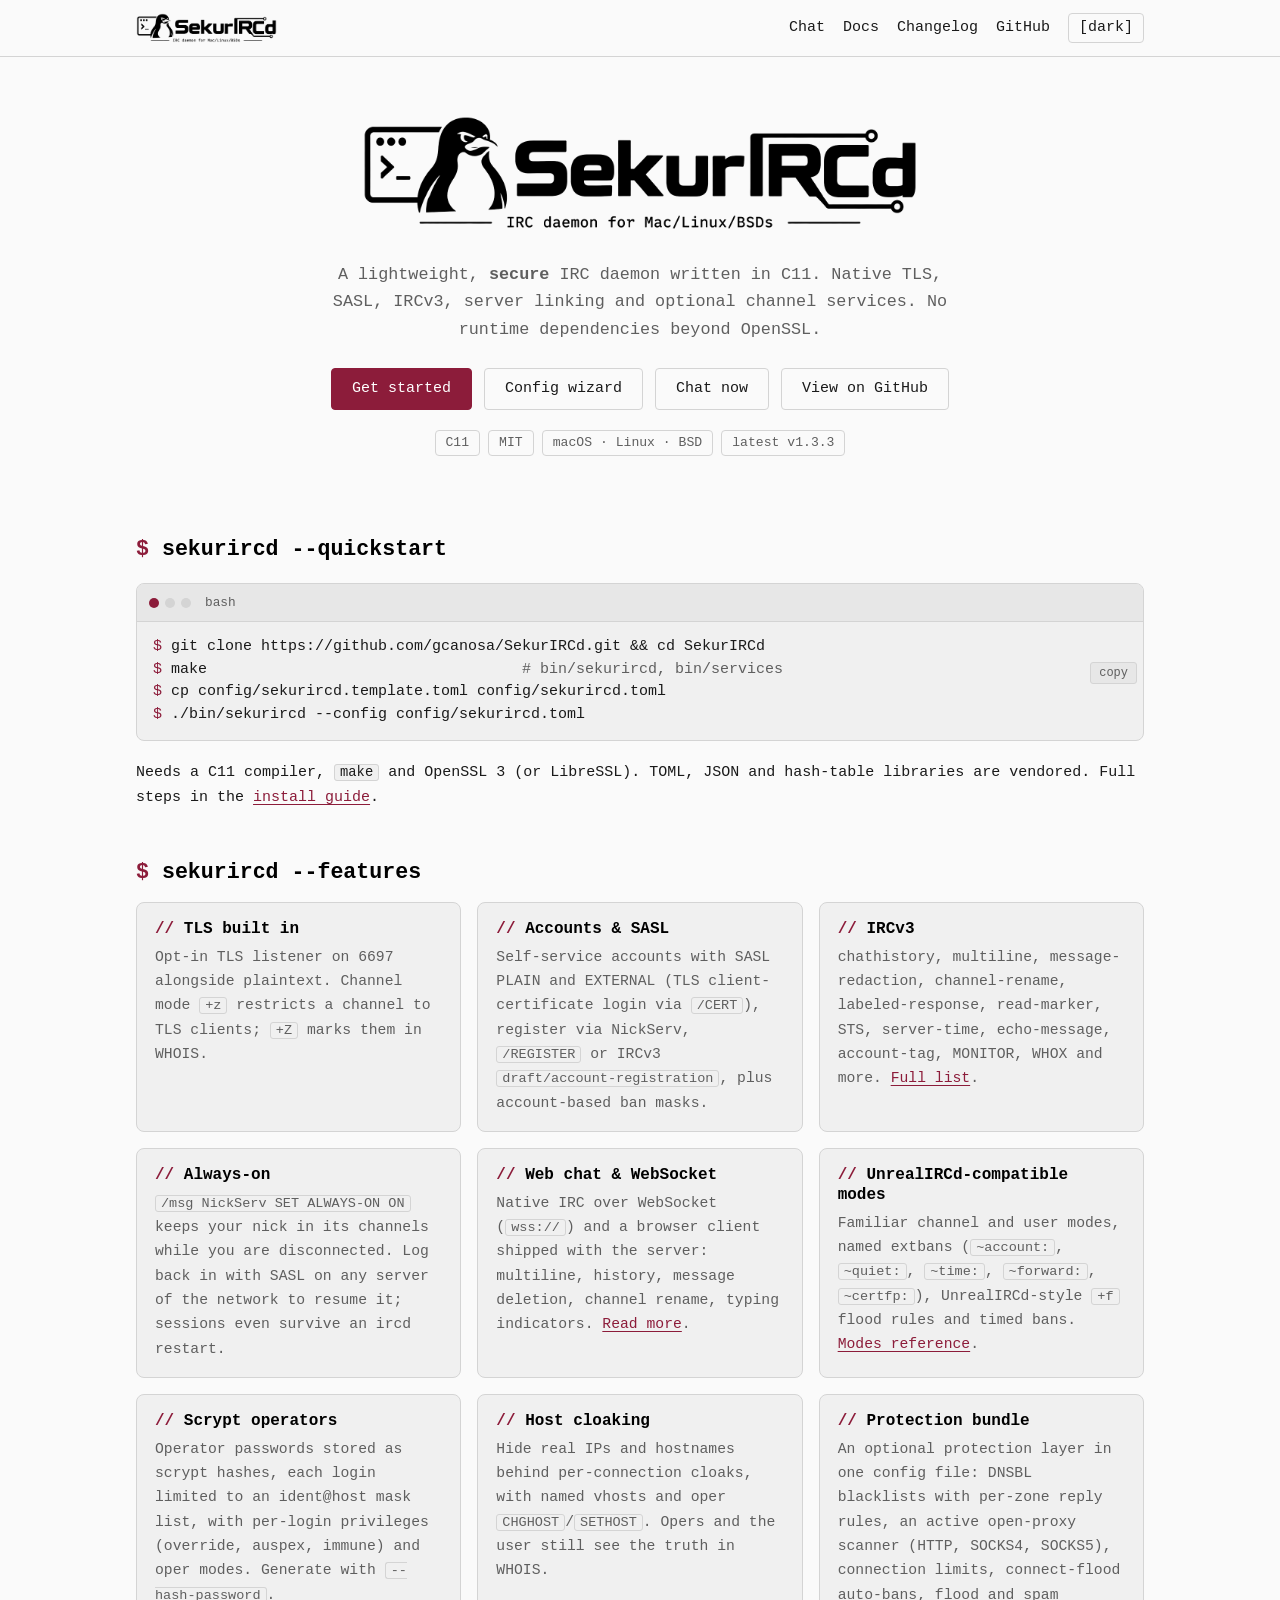
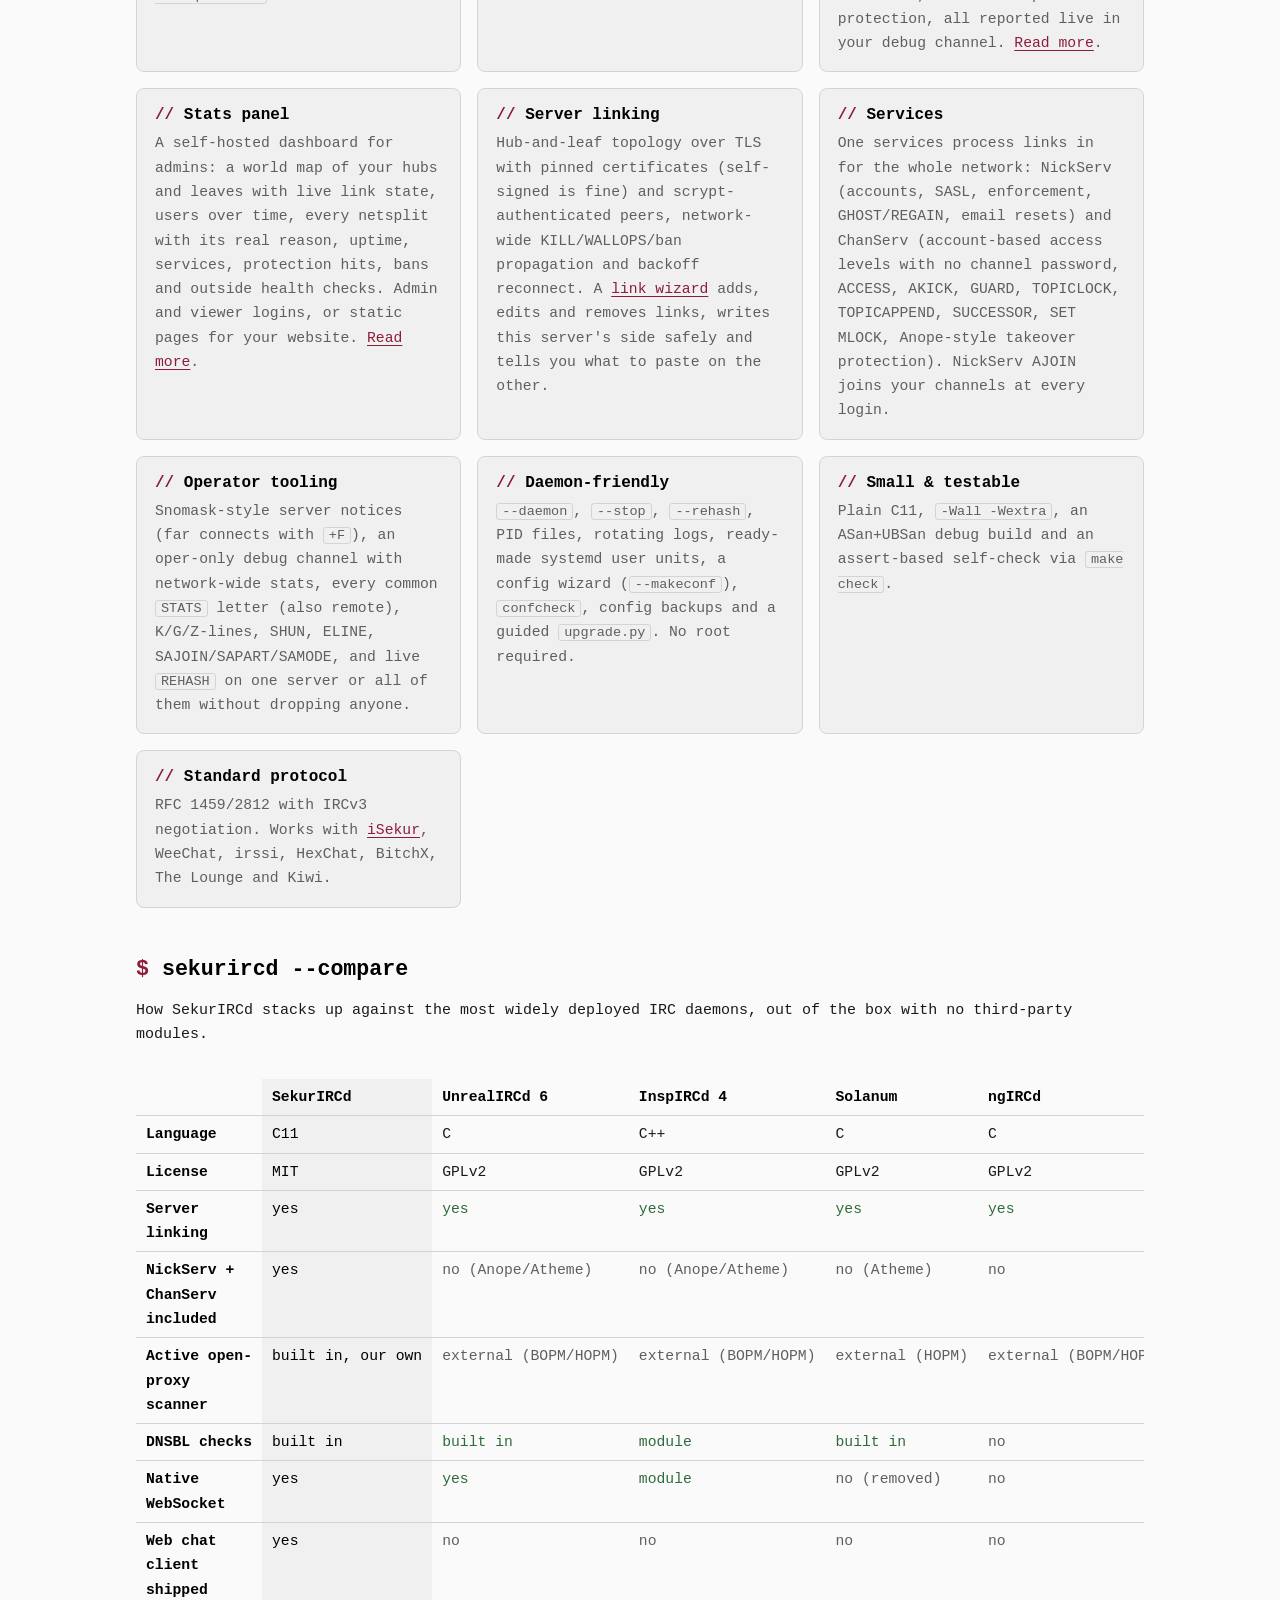
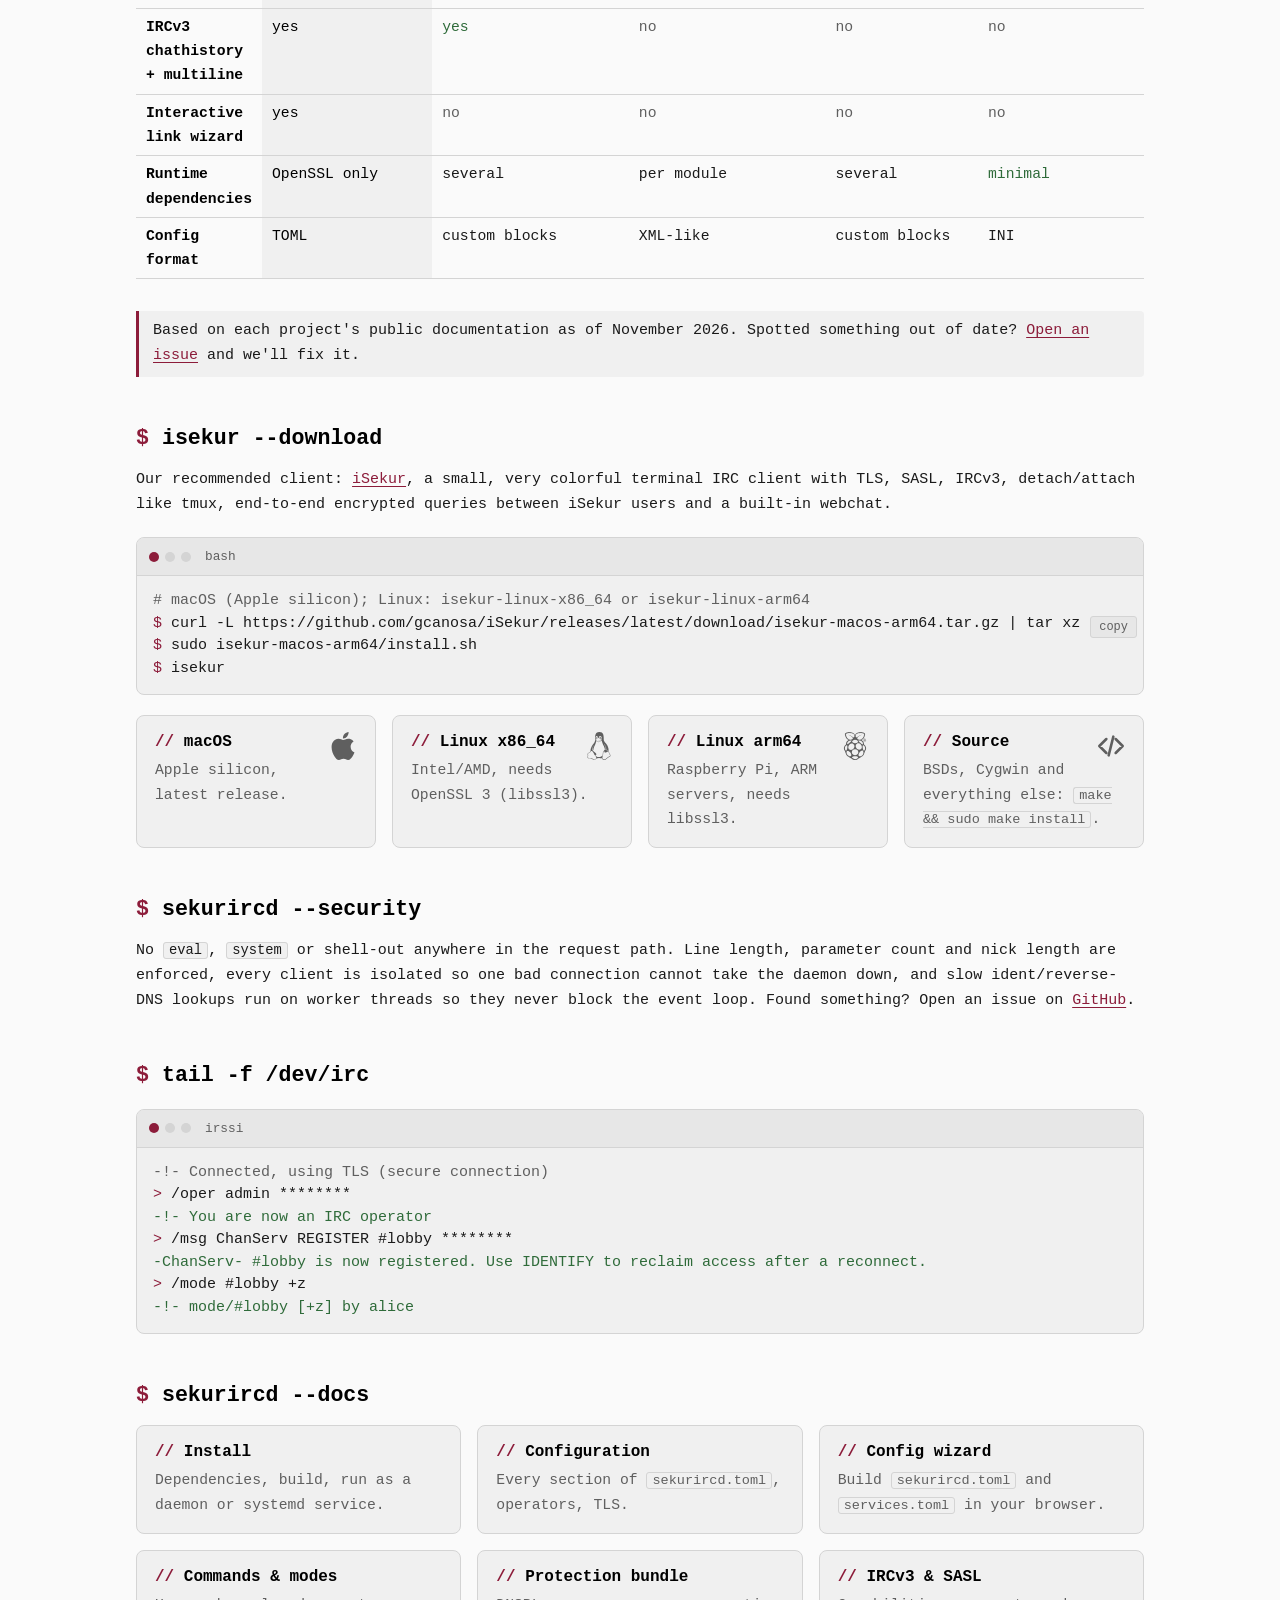
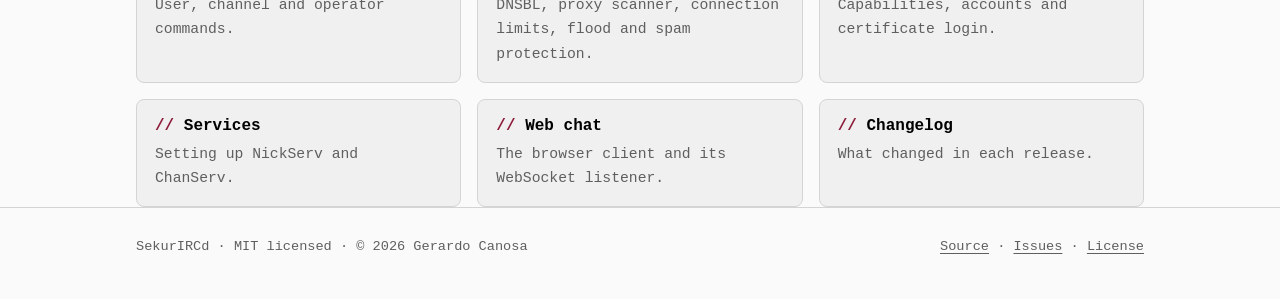
==== commit c226140a: "Network stats panel: hub stats feed, services collector, stats/netstats.py The hub answers SVCSTATS " ====
--- a/web/index.html
+++ b/web/index.html
@@ -67,6 +67,7 @@
     <div class="card"><h3>Scrypt operators</h3><p>Operator passwords stored as scrypt hashes, each login limited to an ident@host mask list, with per-login privileges (override, auspex, immune) and oper modes. Generate with <code>--hash-password</code>.</p></div>
     <div class="card"><h3>Host cloaking</h3><p>Hide real IPs and hostnames behind per-connection cloaks, with named vhosts and oper <code>CHGHOST</code>/<code>SETHOST</code>. Opers and the user still see the truth in WHOIS.</p></div>
     <div class="card"><h3>Protection bundle</h3><p>An optional protection layer in one config file: DNSBL blacklists with per-zone reply rules, an active open-proxy scanner (HTTP, SOCKS4, SOCKS5), connection limits, connect-flood auto-bans, flood and spam protection, all reported live in your debug channel. <a href="docs/protection.html">Read more</a>.</p></div>
+    <div class="card"><h3>Stats panel</h3><p>A self-hosted dashboard for admins: a world map of your hubs and leaves with live link state, users over time, every netsplit with its real reason, uptime, services, protection hits, bans and outside health checks. Admin and viewer logins, or static pages for your website. <a href="docs/stats.html">Read more</a>.</p></div>
     <div class="card"><h3>Server linking</h3><p>Hub-and-leaf topology over TLS with pinned certificates (self-signed is fine) and scrypt-authenticated peers, network-wide KILL/WALLOPS/ban propagation and backoff reconnect. A <a href="docs/configuration.html#linkmgmt">link wizard</a> adds, edits and removes links, writes this server's side safely and tells you what to paste on the other.</p></div>
     <div class="card"><h3>Services</h3><p>One services process links in for the whole network: NickServ (accounts, SASL, enforcement, GHOST/REGAIN, email resets) and ChanServ (account-based access levels with no channel password, ACCESS, AKICK, GUARD, TOPICLOCK, TOPICAPPEND, SUCCESSOR, SET MLOCK, Anope-style takeover protection). NickServ AJOIN joins your channels at every login.</p></div>
     <div class="card"><h3>Operator tooling</h3><p>Snomask-style server notices (far connects with <code>+F</code>), an oper-only debug channel with network-wide stats, every common <code>STATS</code> letter (also remote), K/G/Z-lines, SHUN, ELINE, SAJOIN/SAPART/SAMODE, and live <code>REHASH</code> on one server or all of them without dropping anyone.</p></div>
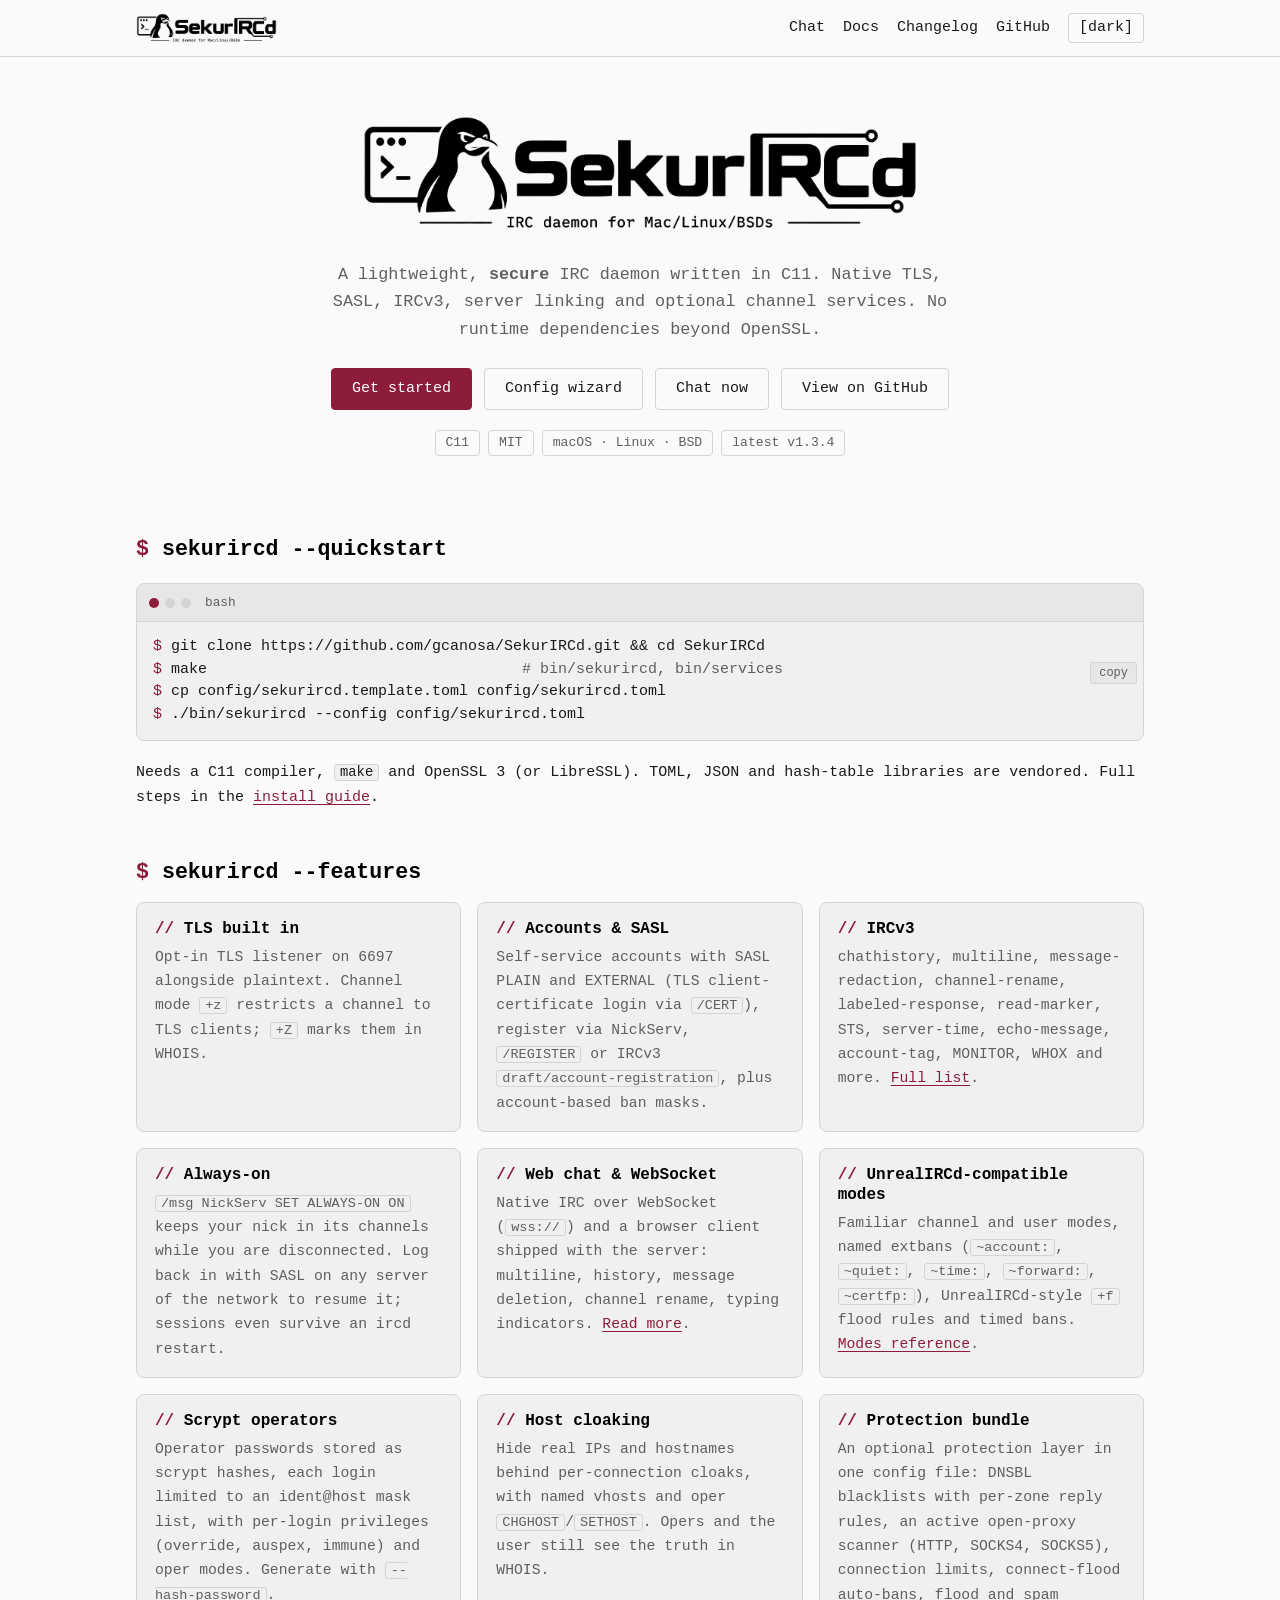
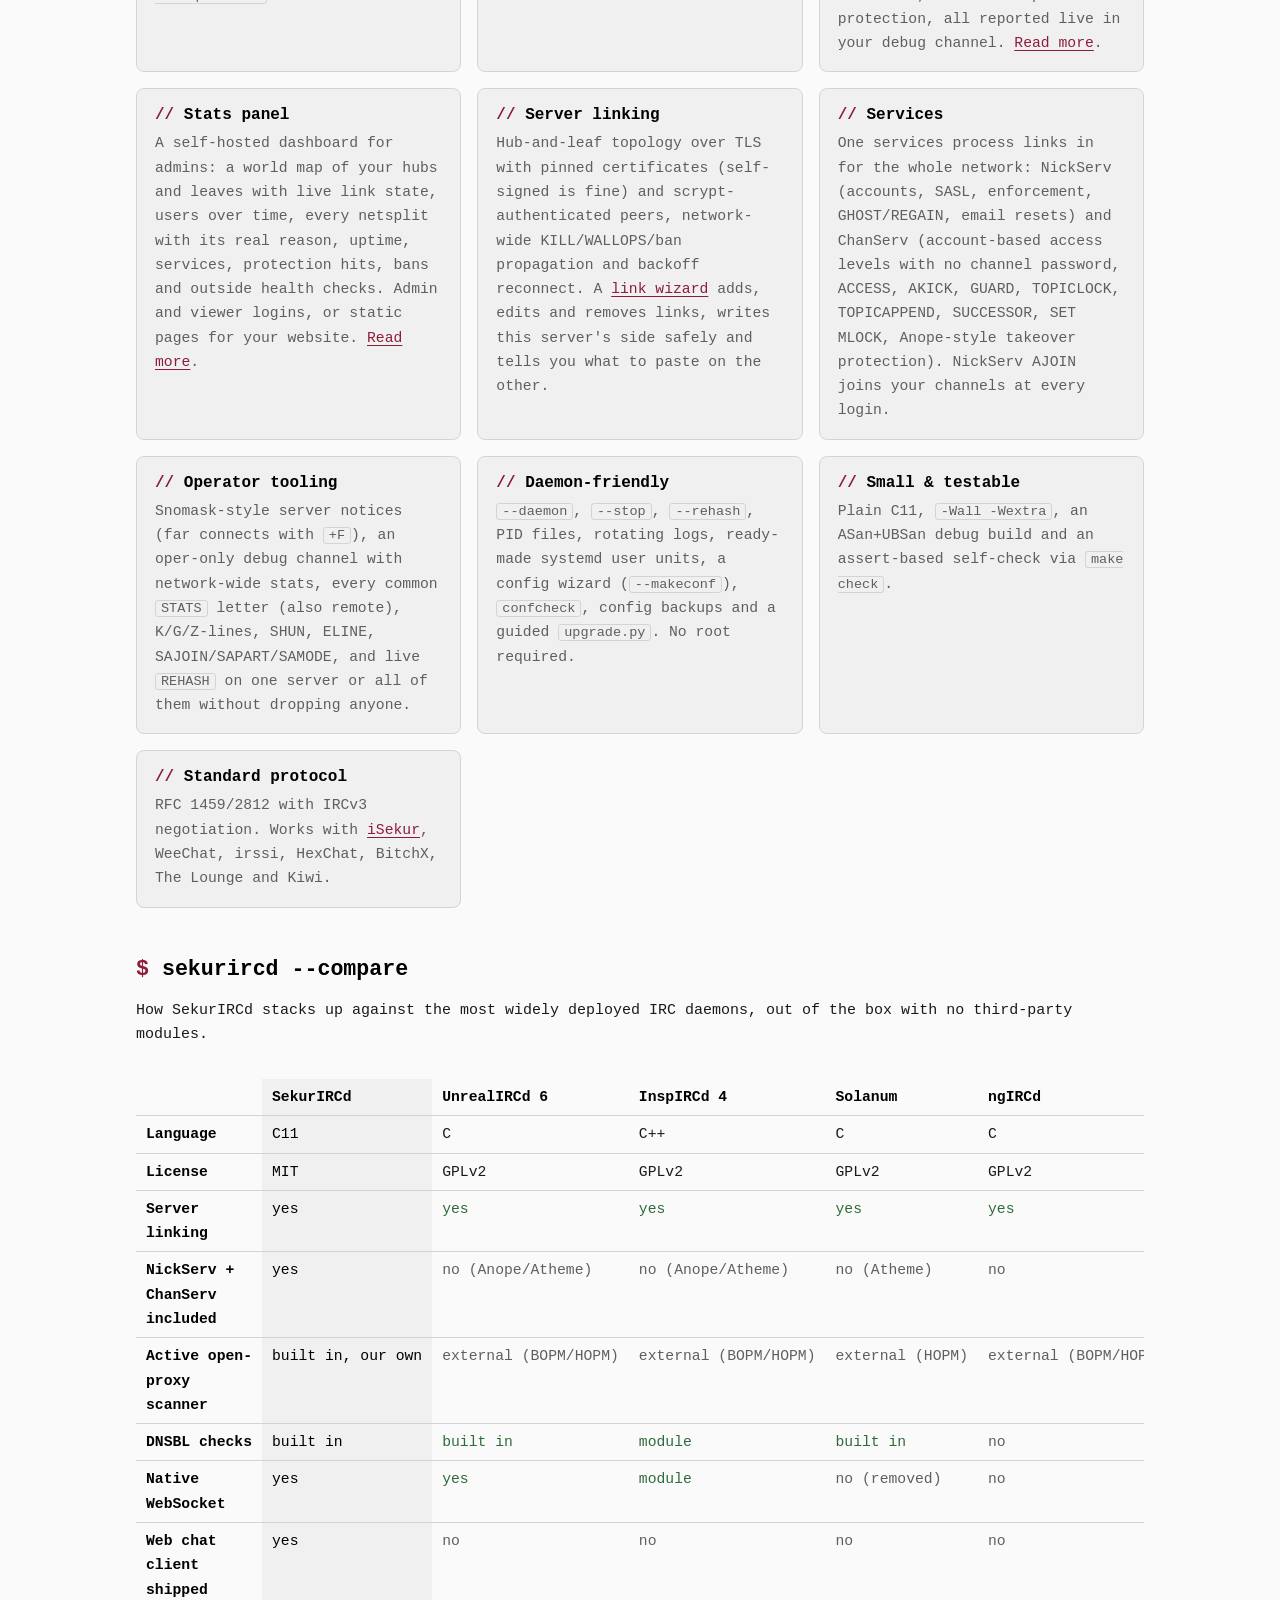
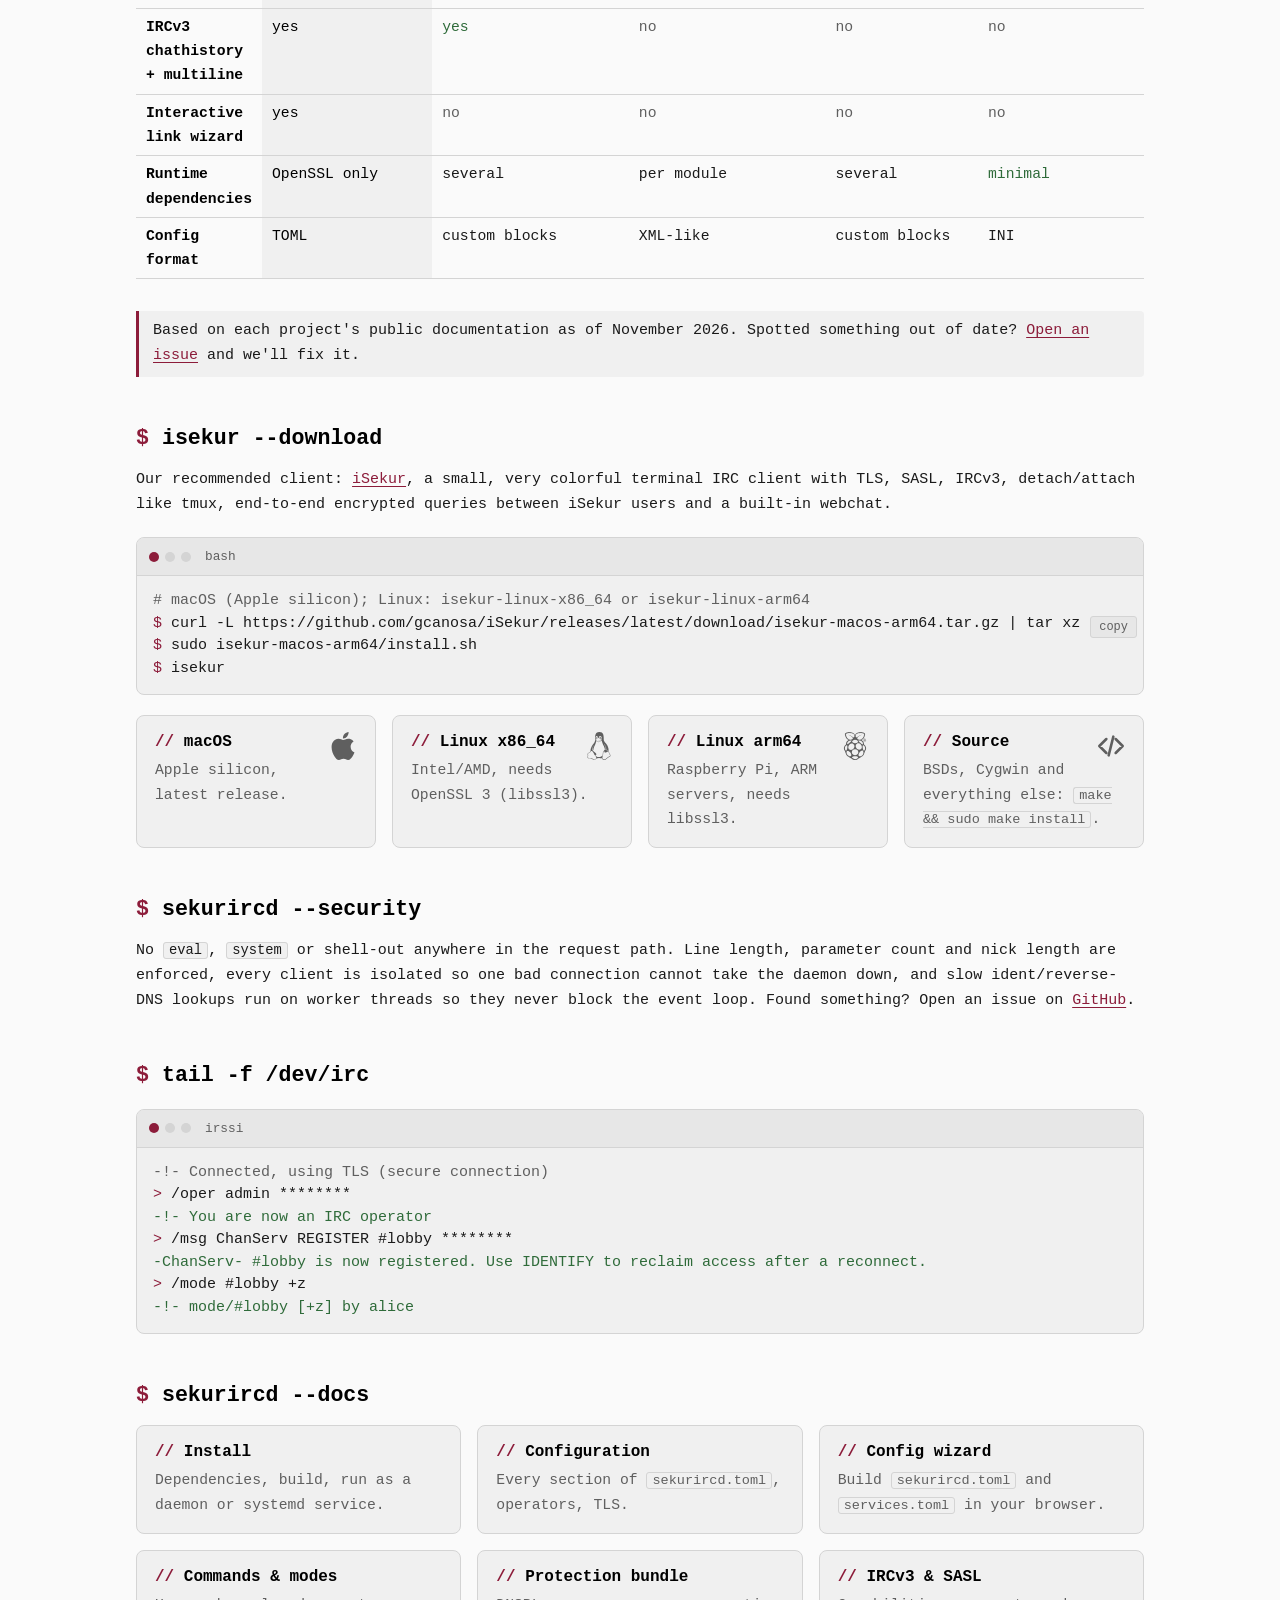
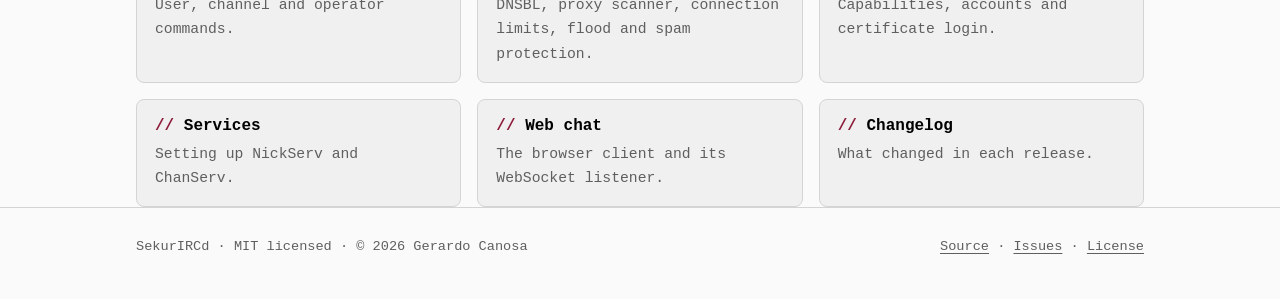
==== commit eb3376ac: "SekurIRCd 1.3.4: network stats panel, always-on, network-wide rehash - Network stats panel (stats/ne" ====
--- a/web/index.html
+++ b/web/index.html
@@ -38,7 +38,7 @@
     <span class="badge">C11</span>
     <span class="badge">MIT</span>
     <span class="badge">macOS &middot; Linux &middot; BSD</span>
-    <span class="badge">latest <span data-version>v1.3.3</span></span>
+    <span class="badge">latest <span data-version>v1.3.4</span></span>
   </div>
 </section>
 
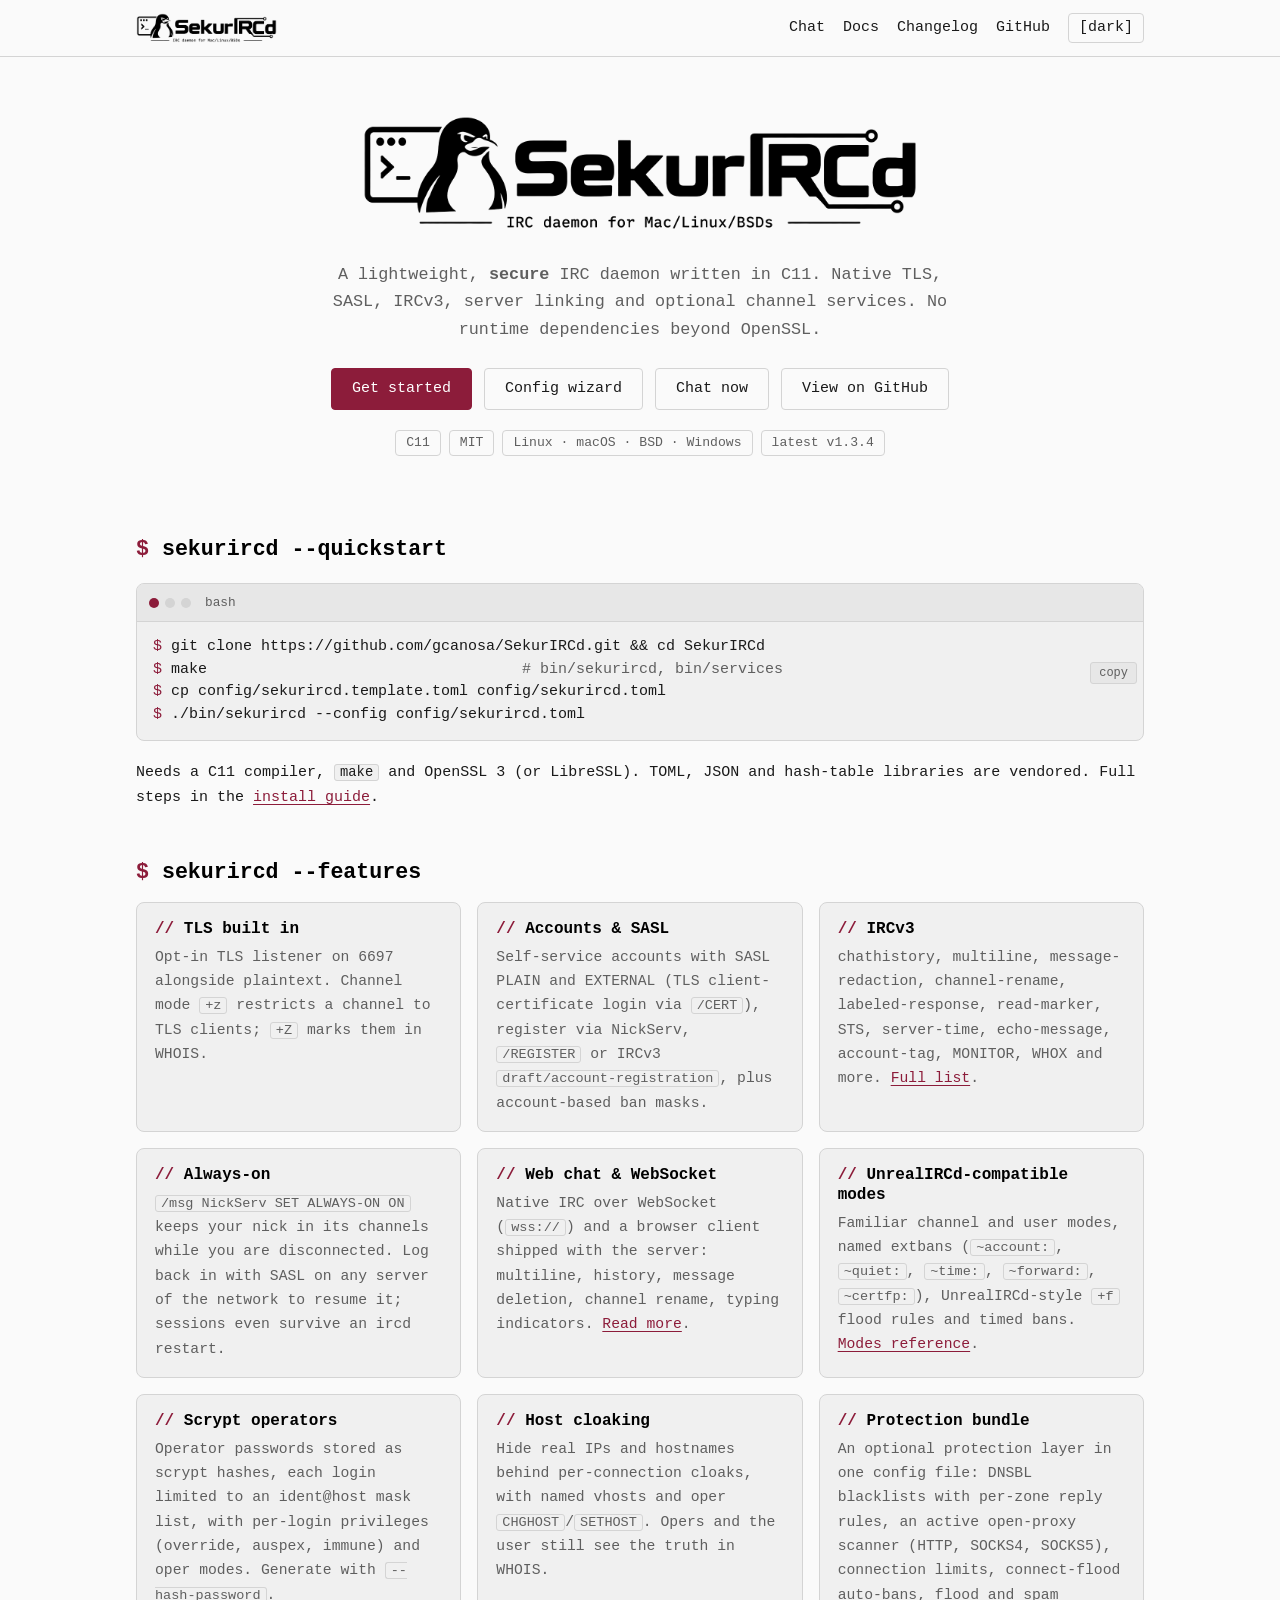
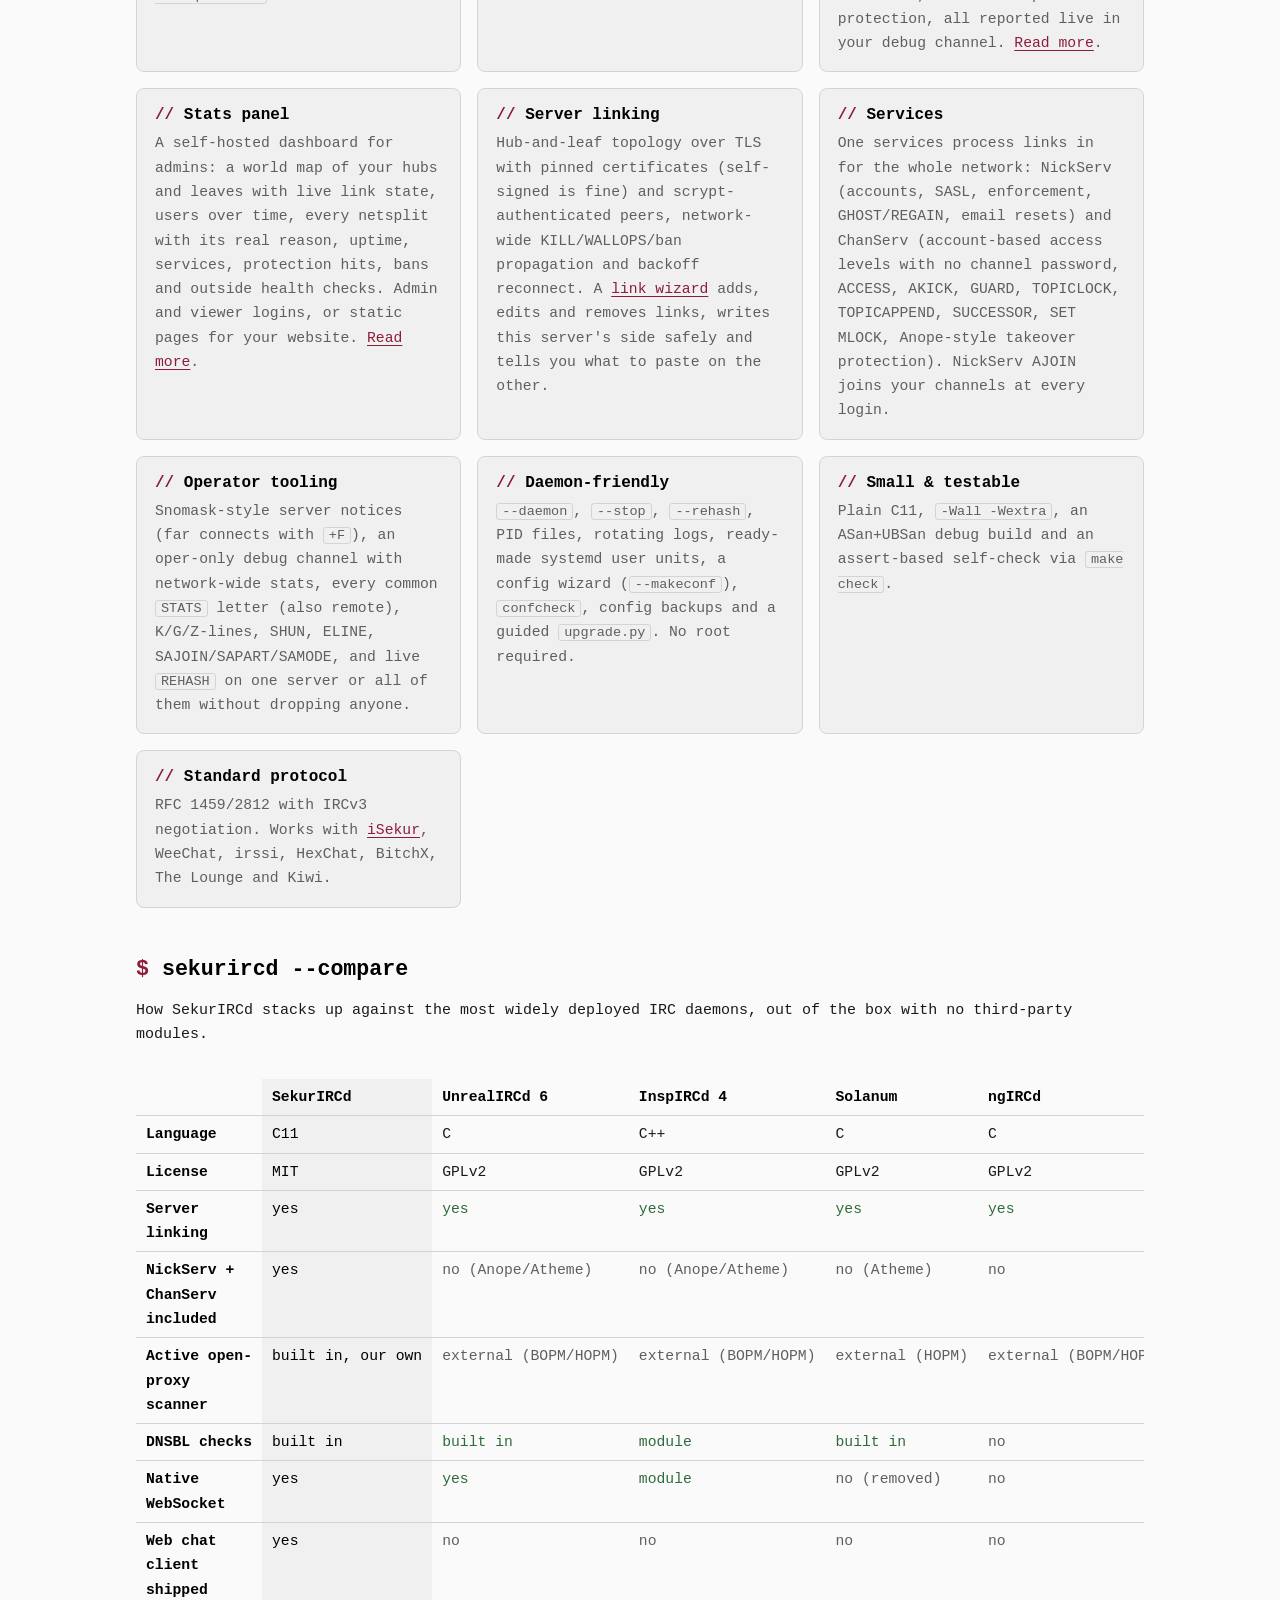
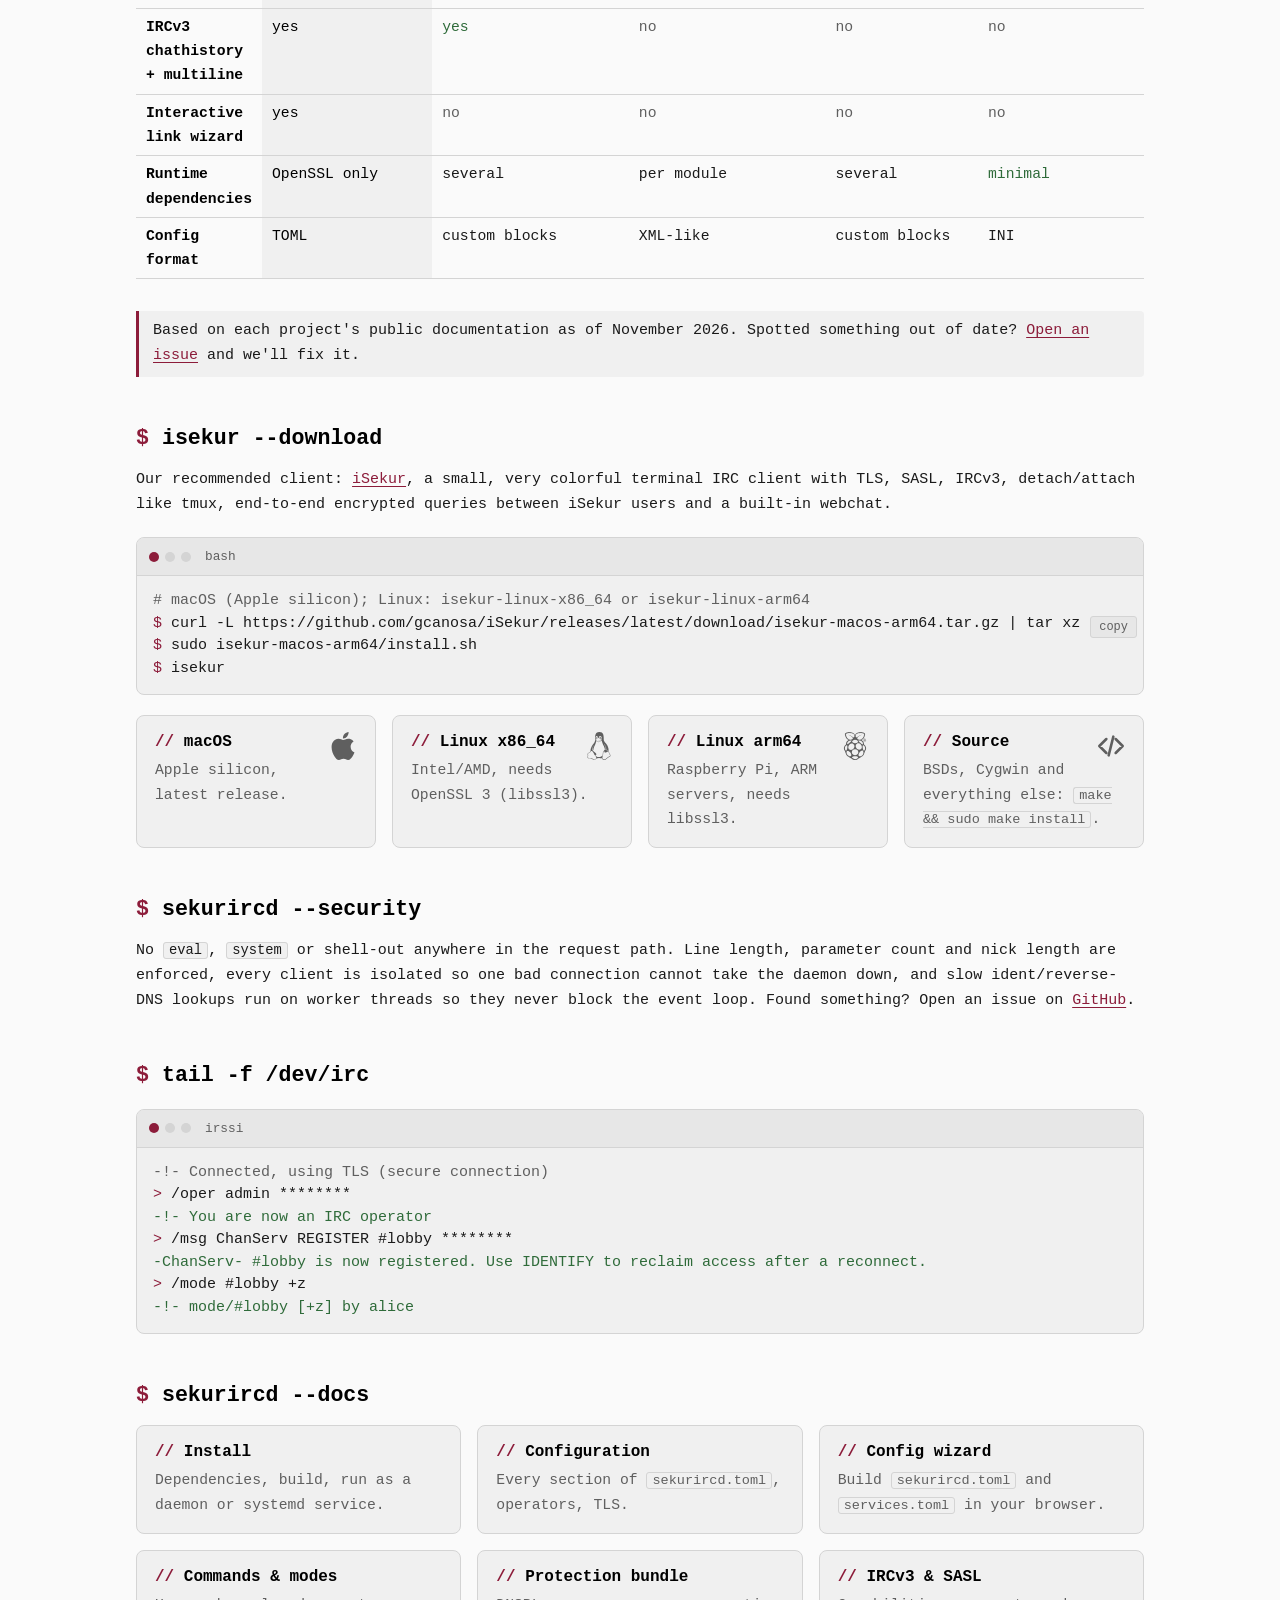
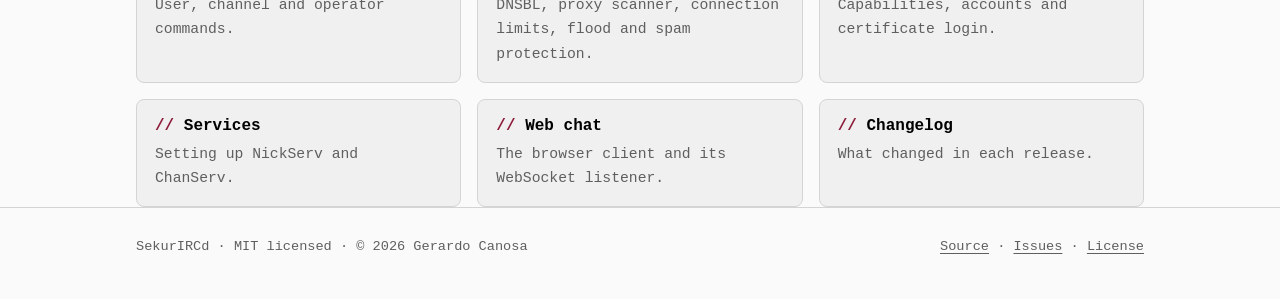
==== commit b0963673: "Say which platforms are supported: Linux x86-64 and arm64, macOS, FreeBSD, OpenBSD, NetBSD and Windo" ====
--- a/web/index.html
+++ b/web/index.html
@@ -4,7 +4,7 @@
 <meta charset="utf-8">
 <meta name="viewport" content="width=device-width, initial-scale=1">
 <title>SekurIRCd</title>
-<meta name="description" content="SekurIRCd is a lightweight, secure IRC daemon written in C11 for macOS, Linux and the BSDs. TLS, SASL, IRCv3, server linking and services (NickServ + ChanServ). MIT licensed.">
+<meta name="description" content="SekurIRCd is a lightweight, secure IRC daemon written in C11 for Linux, macOS, FreeBSD, OpenBSD, NetBSD and Windows. TLS, SASL, IRCv3, server linking and services (NickServ + ChanServ). MIT licensed.">
 <meta name="google-site-verification" content="X9H5mFTmDWg8ktJSEcmN1iy6Y3tfXJKRK9VbffkwNWQ" />
 <link rel="canonical" href="https://gcanosa.github.io/SekurIRCd/">
 <meta property="og:url" content="https://gcanosa.github.io/SekurIRCd/">
@@ -23,8 +23,8 @@
 <main class="wrap">
 
 <section class="hero">
-  <img class="logo logo-dark" src="img/logo-dark.png" alt="SekurIRCd: IRC daemon for Mac/Linux/BSDs" width="1471" height="315">
-  <img class="logo logo-light" src="img/logo-light.png" alt="SekurIRCd: IRC daemon for Mac/Linux/BSDs" width="1480" height="316">
+  <img class="logo logo-dark" src="img/logo-dark.png" alt="SekurIRCd: IRC daemon for Linux, macOS, the BSDs and Windows" width="1471" height="315">
+  <img class="logo logo-light" src="img/logo-light.png" alt="SekurIRCd: IRC daemon for Linux, macOS, the BSDs and Windows" width="1480" height="316">
   <h1 class="sr">SekurIRCd</h1>
   <p class="lead">A lightweight, <strong>secure</strong> IRC daemon written in C11. Native TLS, SASL, IRCv3,
     server linking and optional channel services. No runtime dependencies beyond OpenSSL.</p>
@@ -37,7 +37,7 @@
   <div class="badges">
     <span class="badge">C11</span>
     <span class="badge">MIT</span>
-    <span class="badge">macOS &middot; Linux &middot; BSD</span>
+    <span class="badge">Linux &middot; macOS &middot; BSD &middot; Windows</span>
     <span class="badge">latest <span data-version>v1.3.4</span></span>
   </div>
 </section>
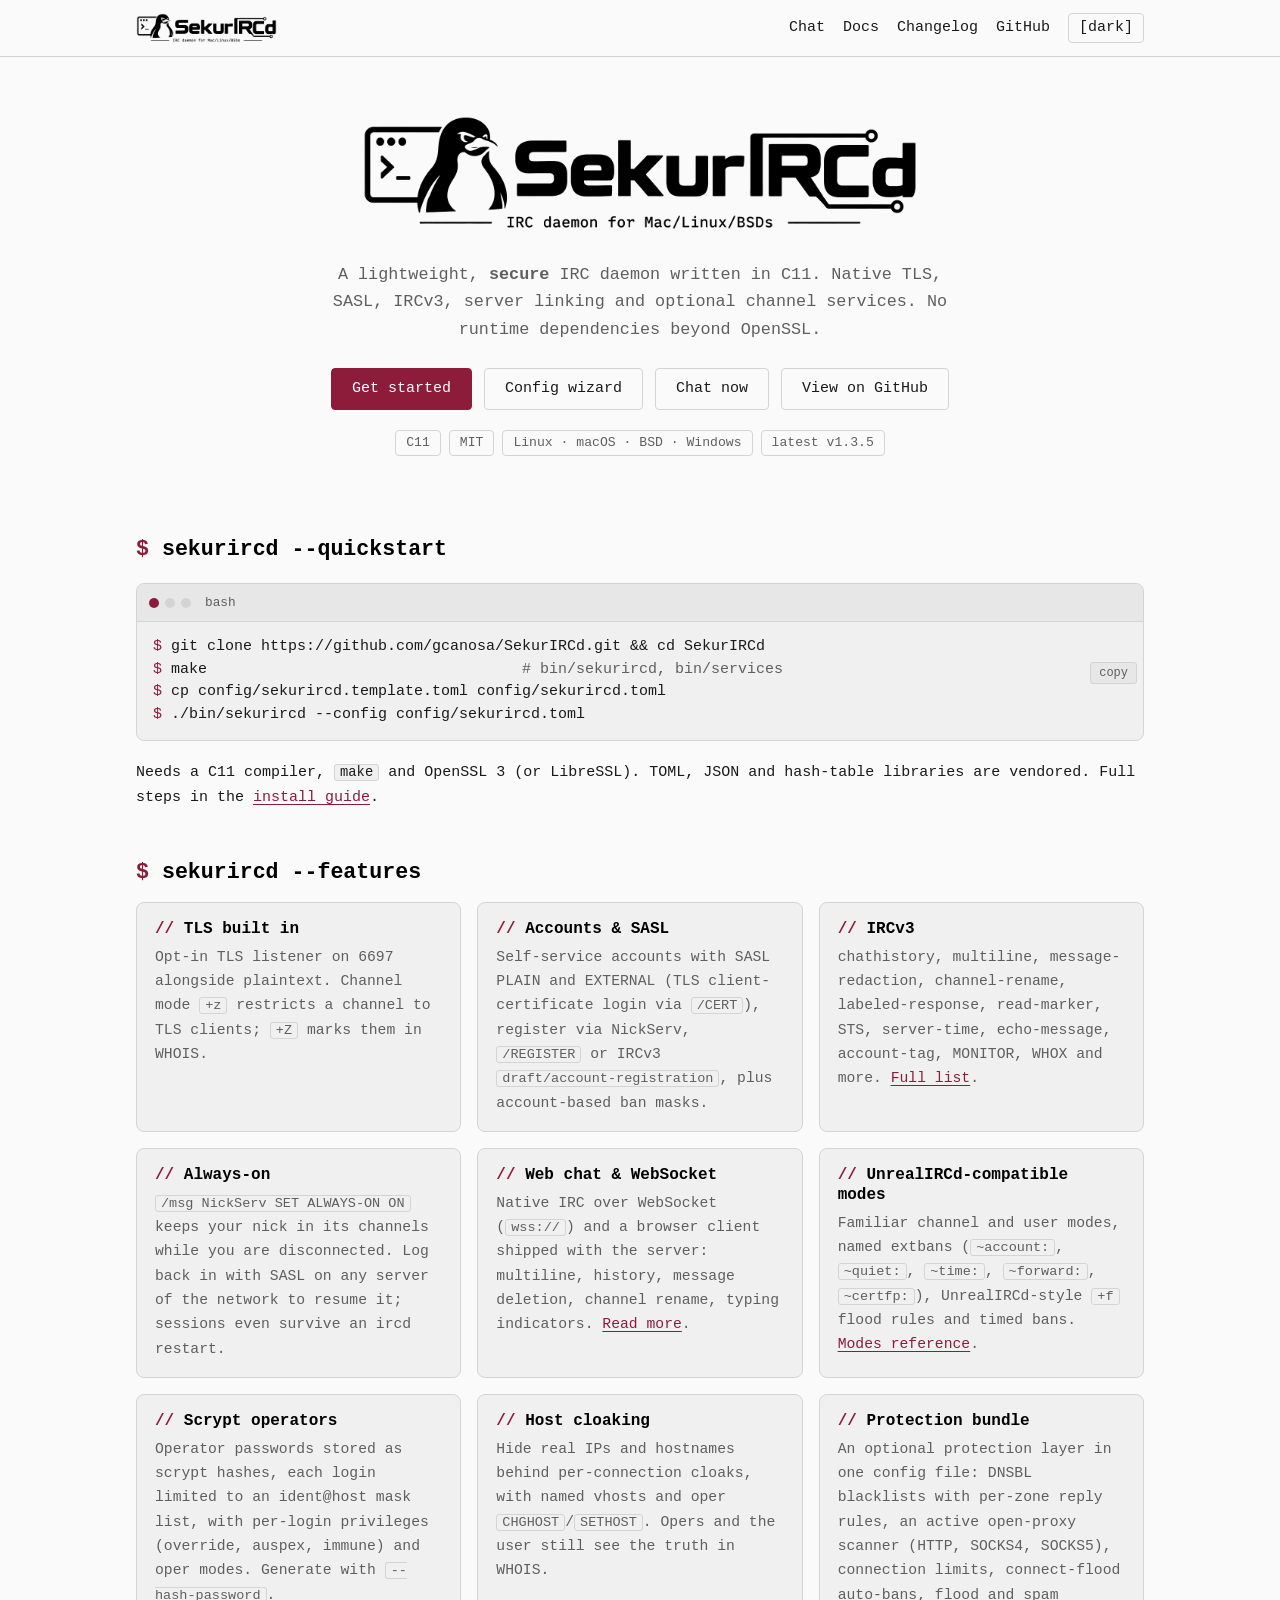
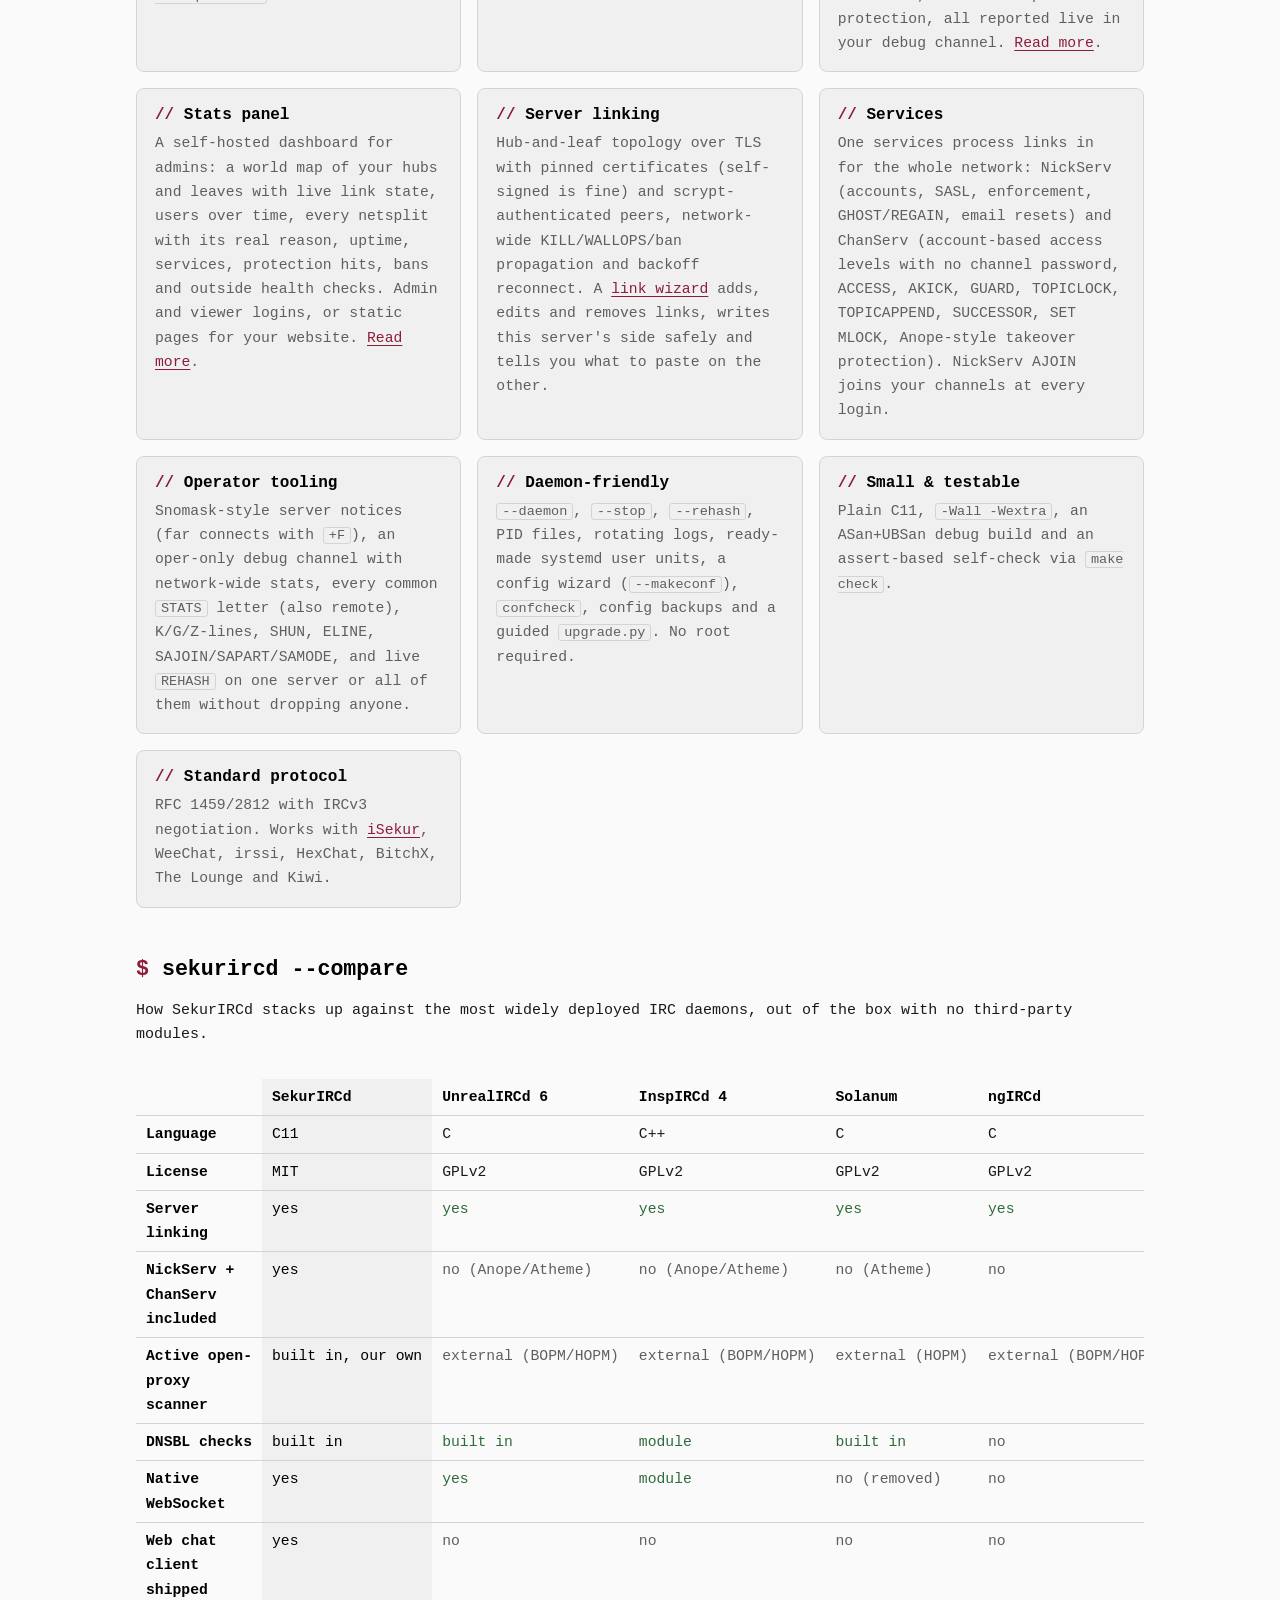
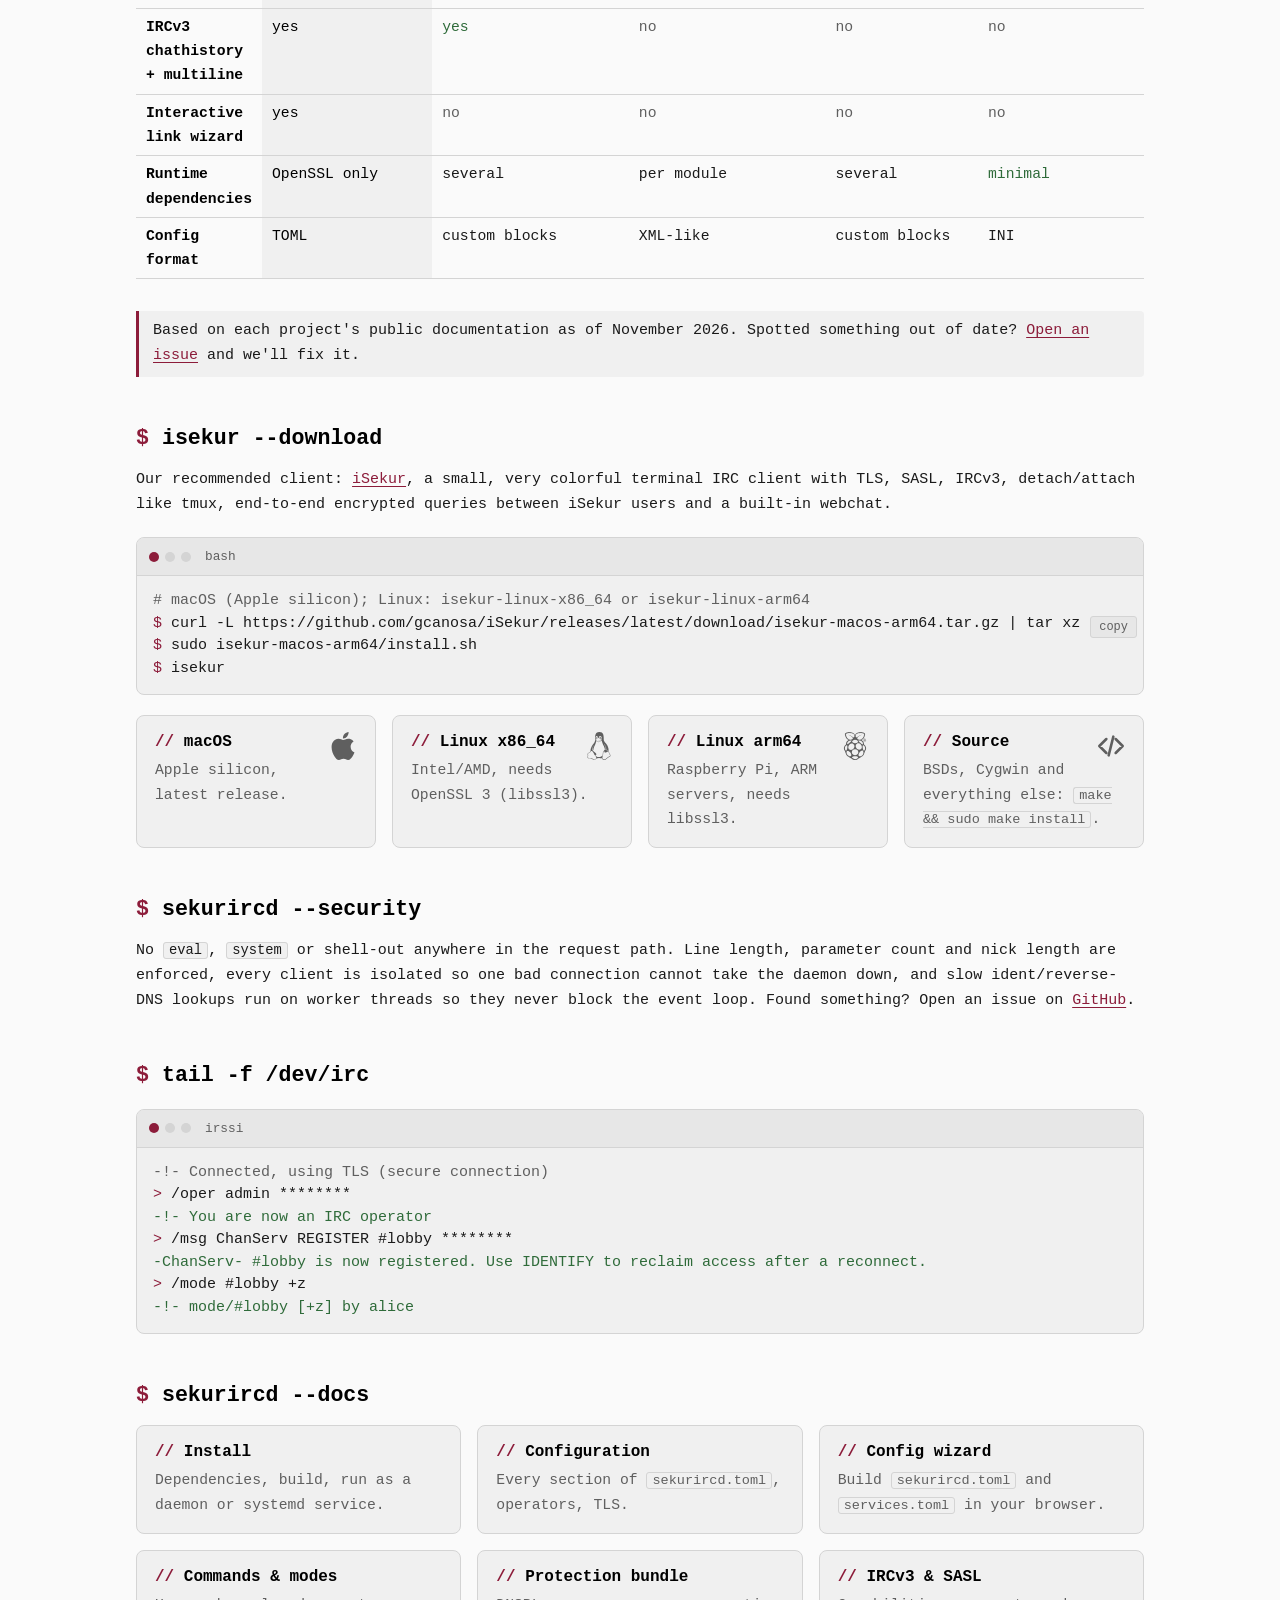
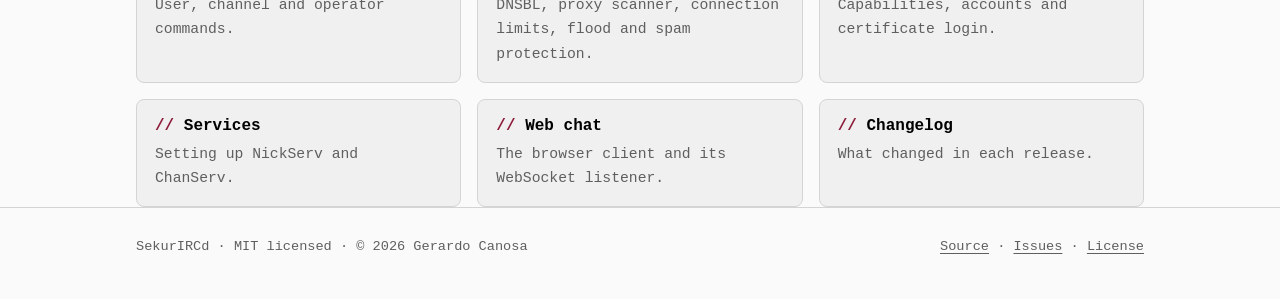
==== commit a31b96f8: "SekurIRCd 1.3.5: global spam filters, network operators, link rehash, containers - Spam filters can " ====
--- a/web/index.html
+++ b/web/index.html
@@ -38,7 +38,7 @@
     <span class="badge">C11</span>
     <span class="badge">MIT</span>
     <span class="badge">Linux &middot; macOS &middot; BSD &middot; Windows</span>
-    <span class="badge">latest <span data-version>v1.3.4</span></span>
+    <span class="badge">latest <span data-version>v1.3.5</span></span>
   </div>
 </section>
 
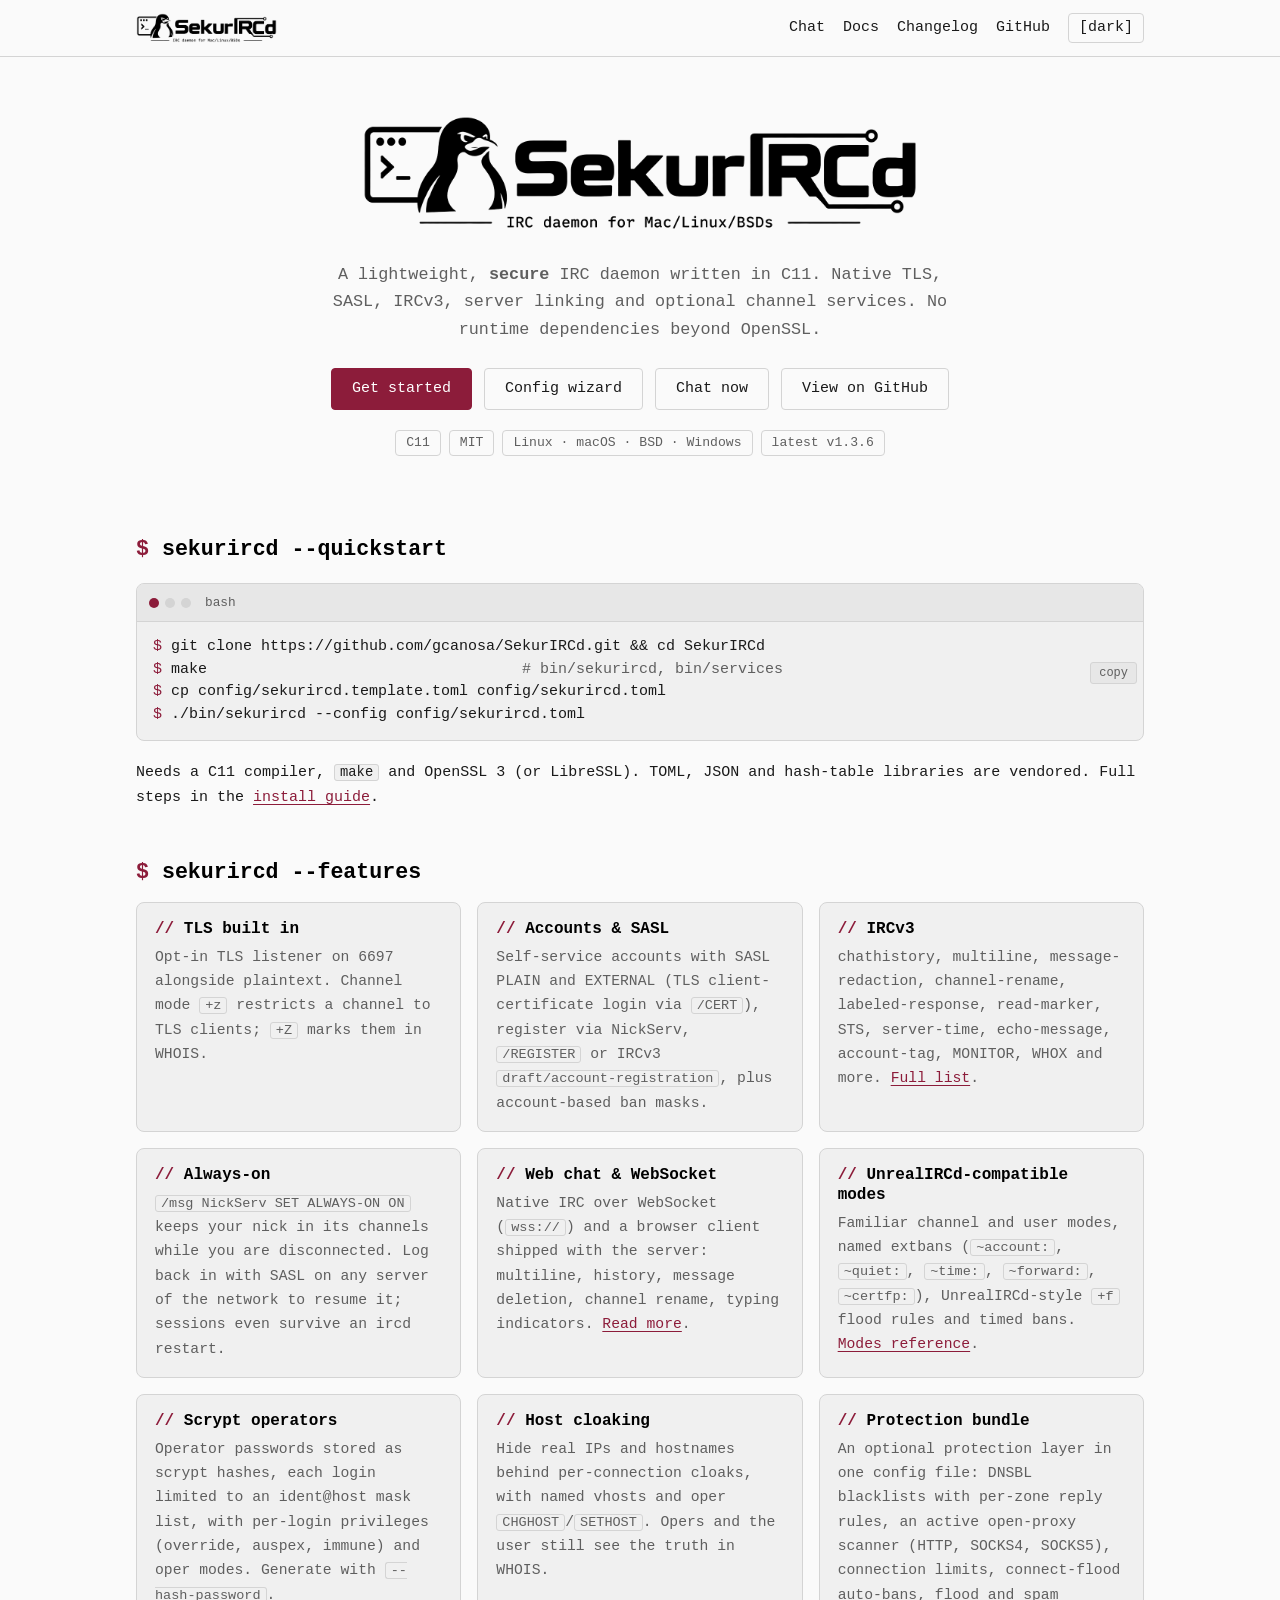
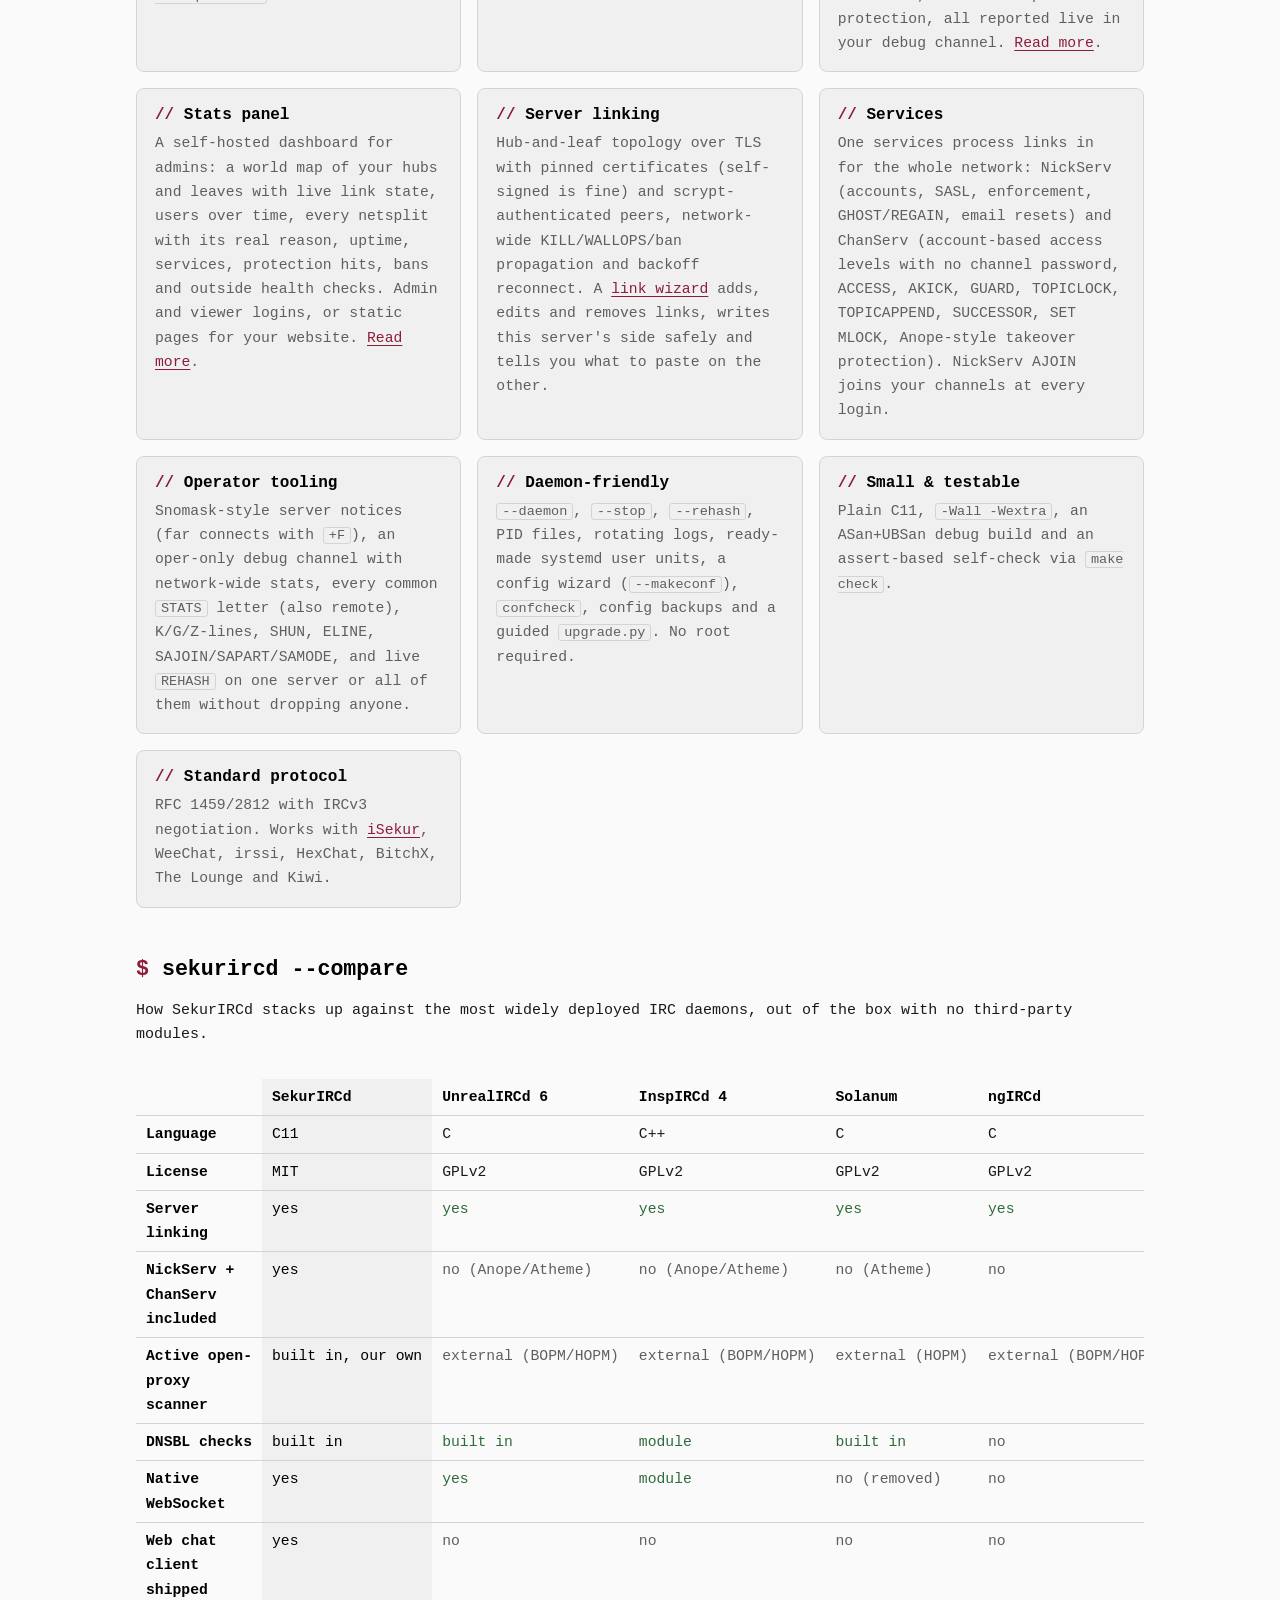
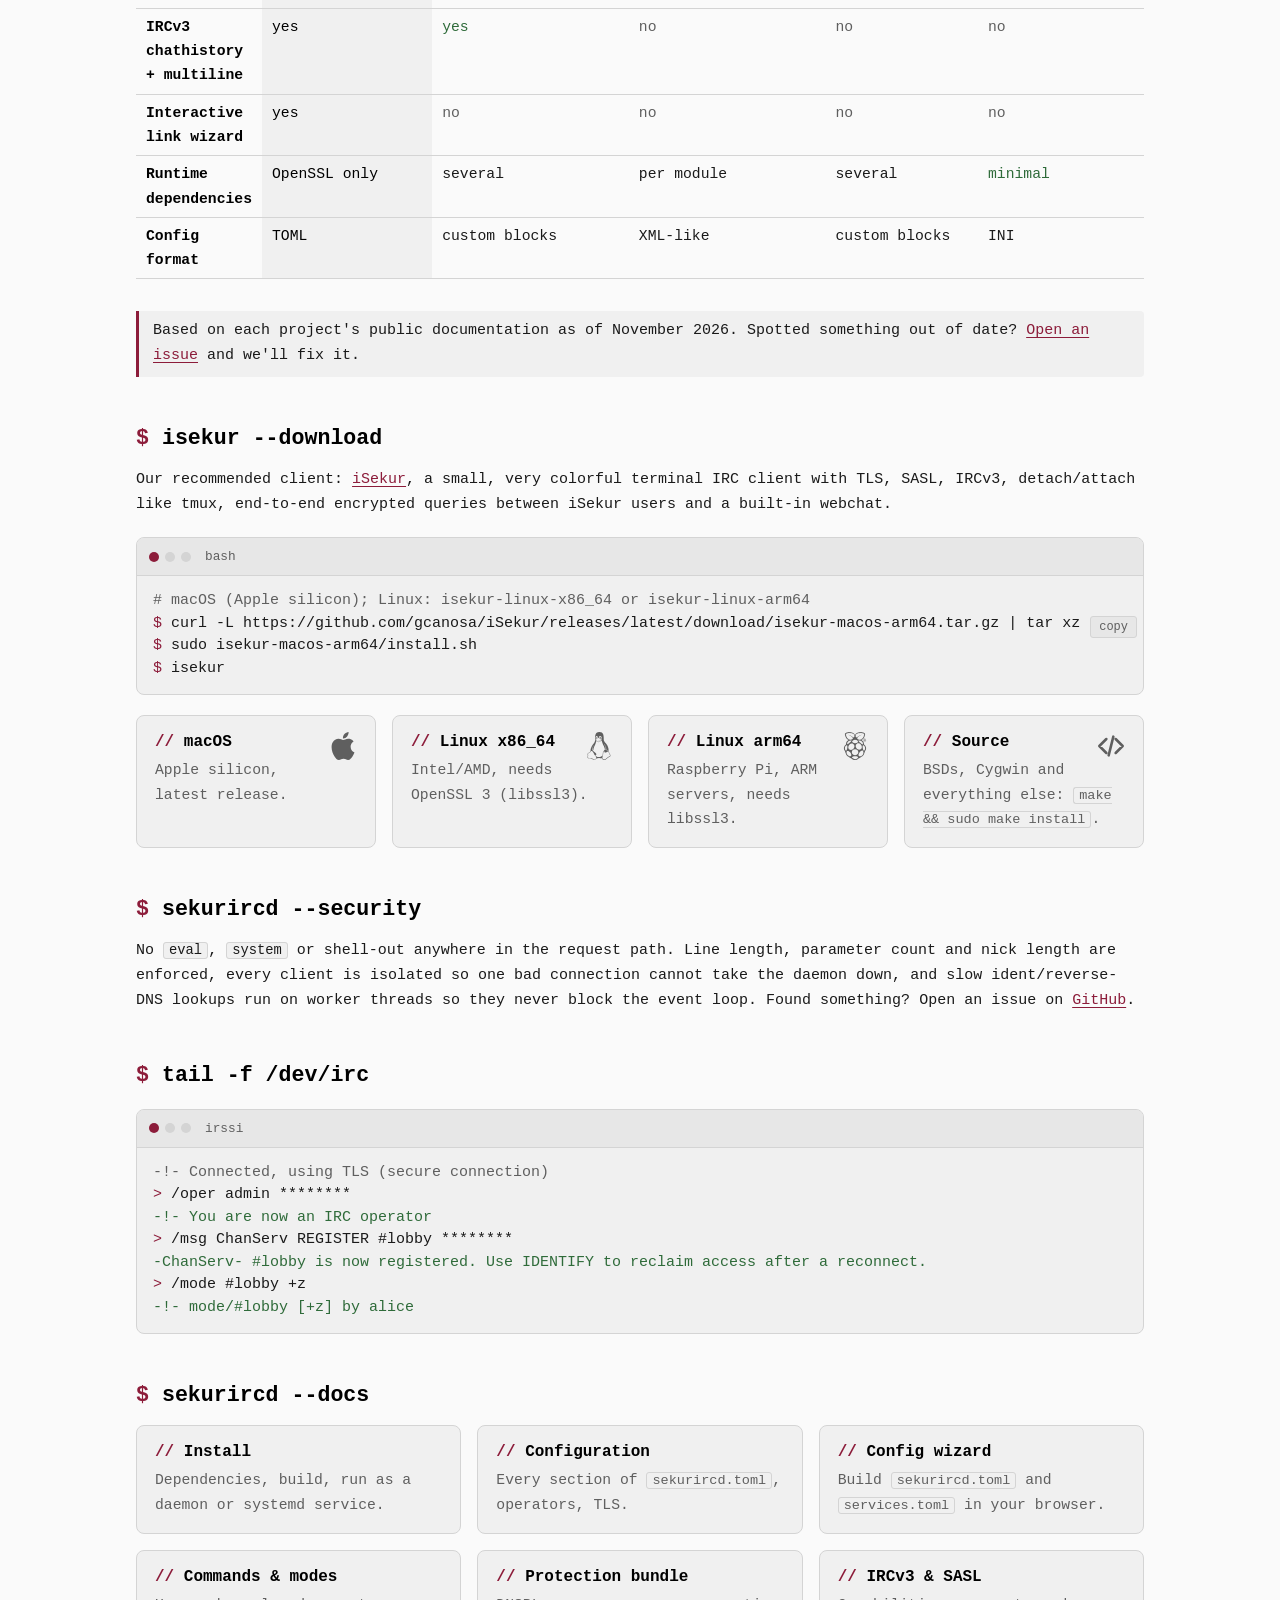
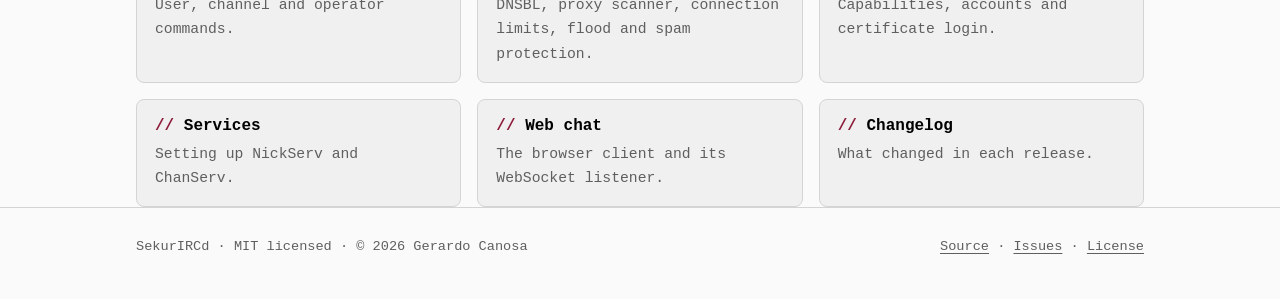
==== commit ba378b8b: "SekurIRCd 1.3.6: account cloaks, rewritten config templates, audit fixes Account cloak: a logged-in " ====
--- a/web/index.html
+++ b/web/index.html
@@ -38,7 +38,7 @@
     <span class="badge">C11</span>
     <span class="badge">MIT</span>
     <span class="badge">Linux &middot; macOS &middot; BSD &middot; Windows</span>
-    <span class="badge">latest <span data-version>v1.3.5</span></span>
+    <span class="badge">latest <span data-version>v1.3.6</span></span>
   </div>
 </section>
 
